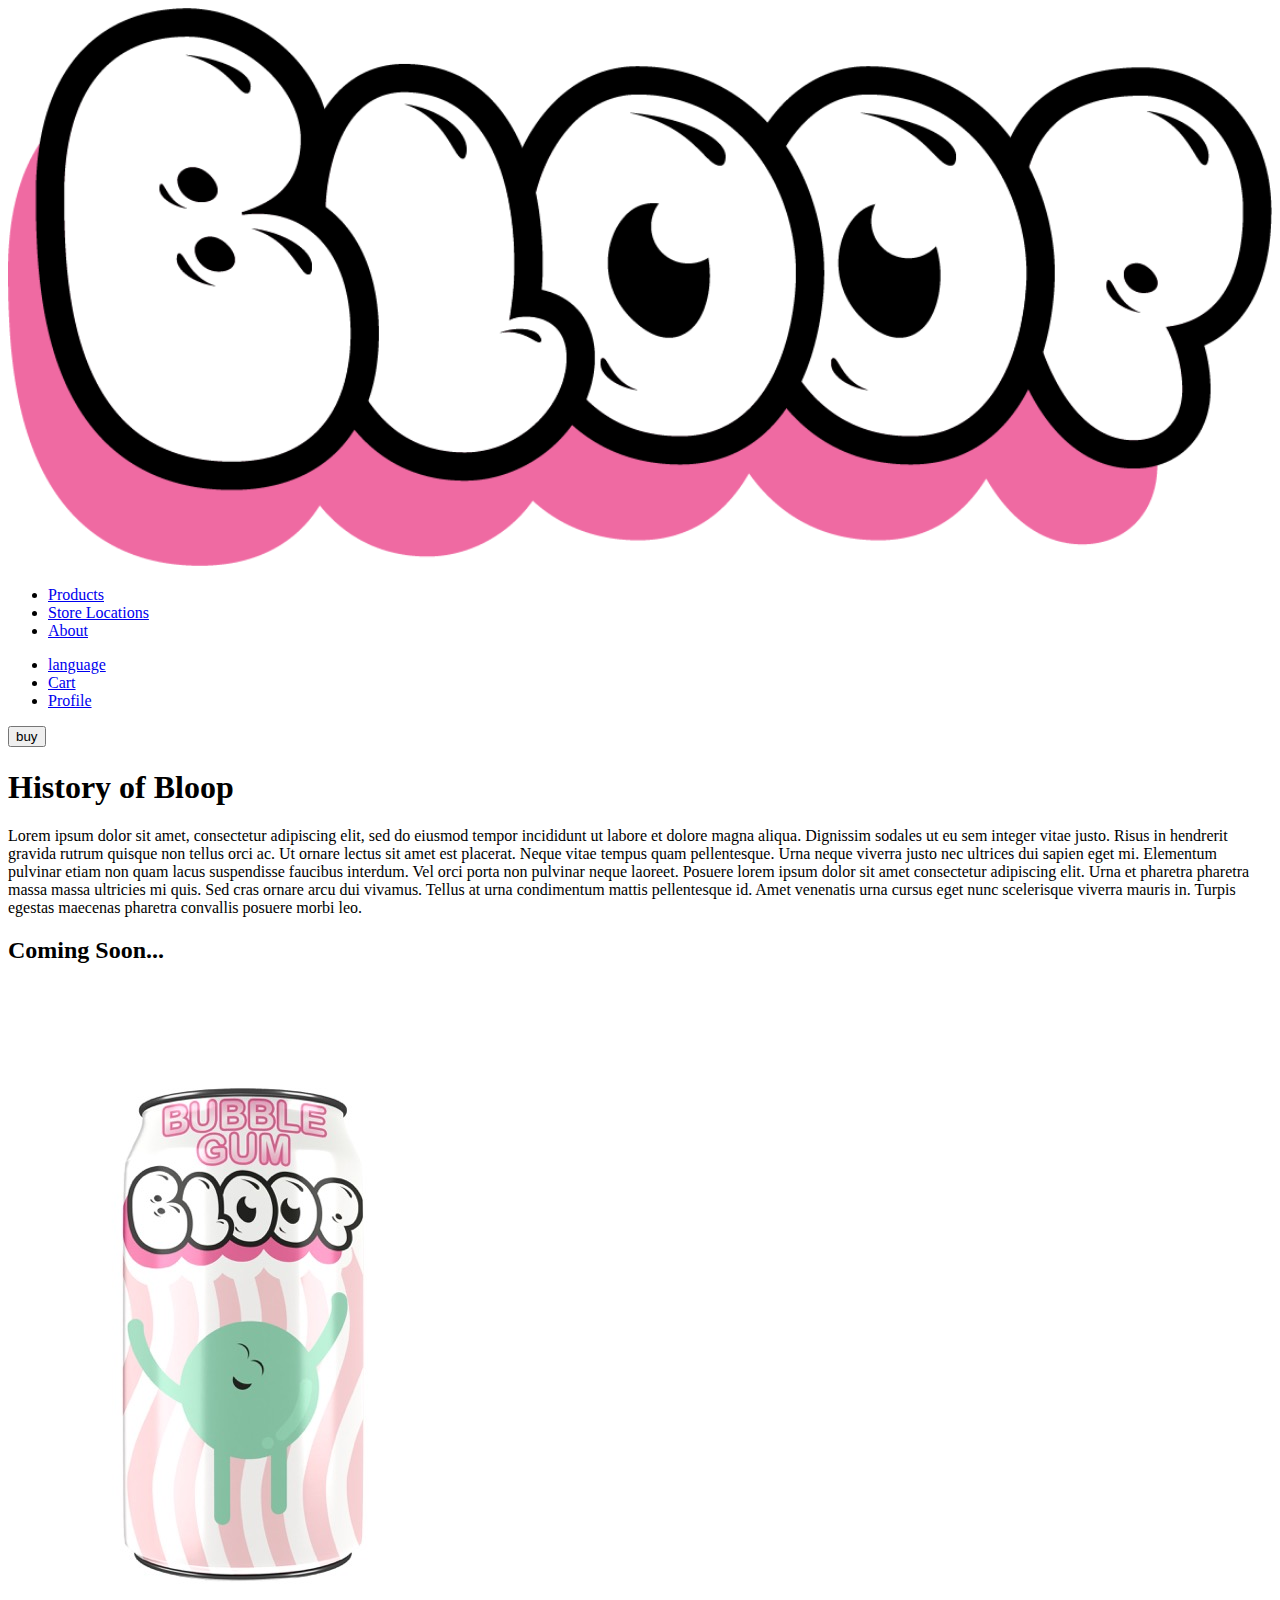
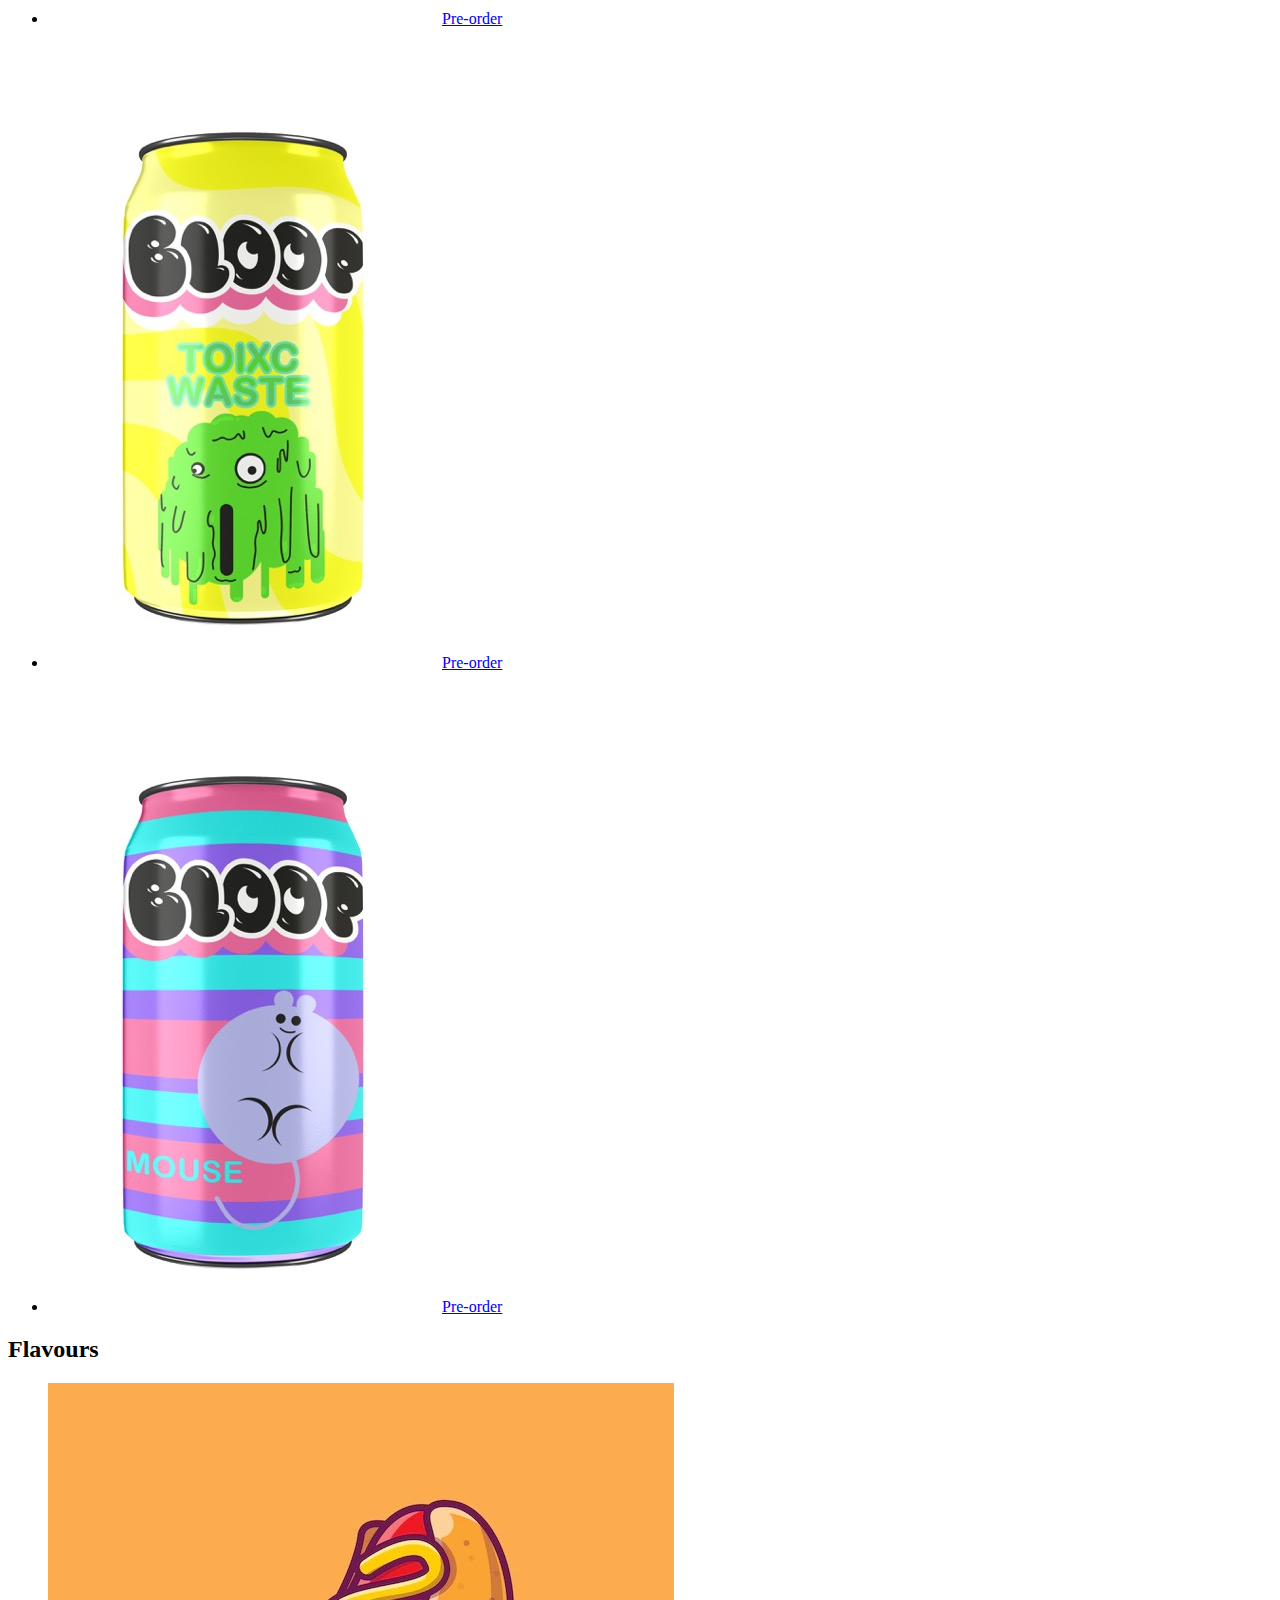
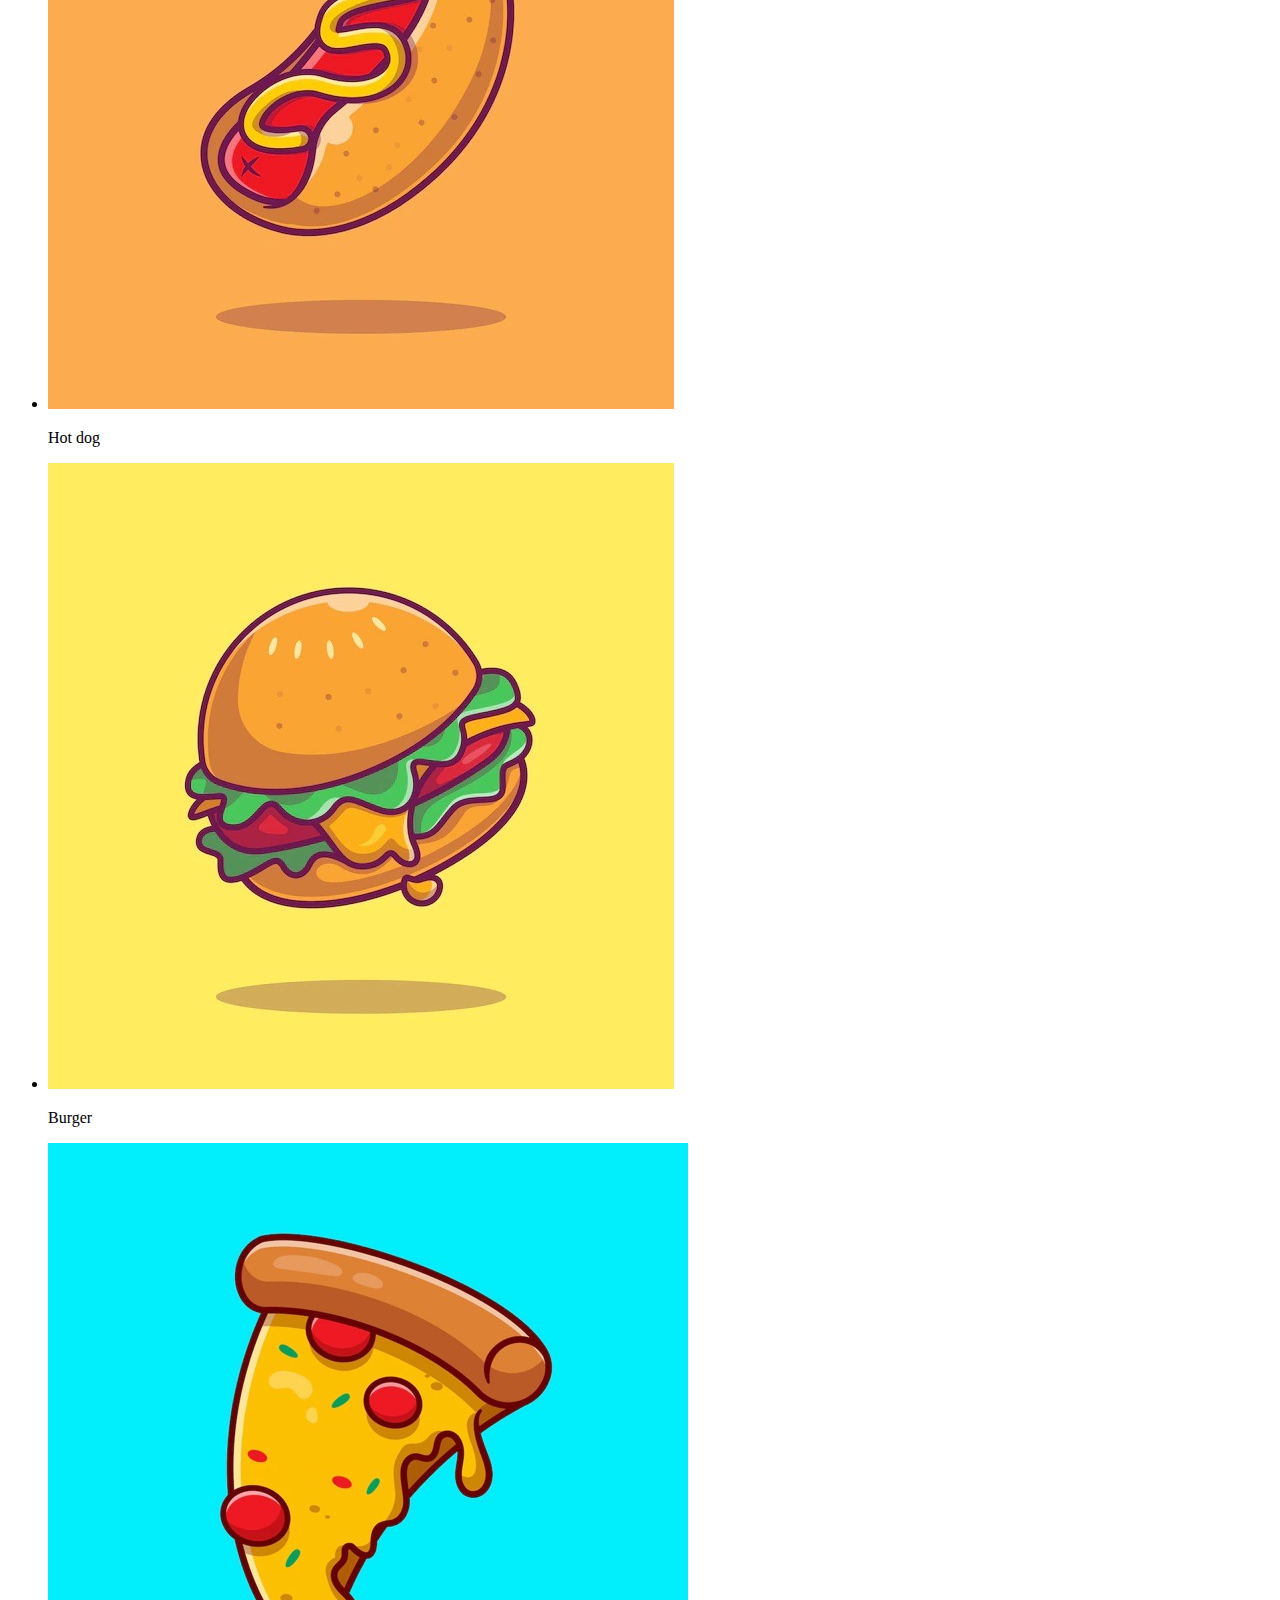
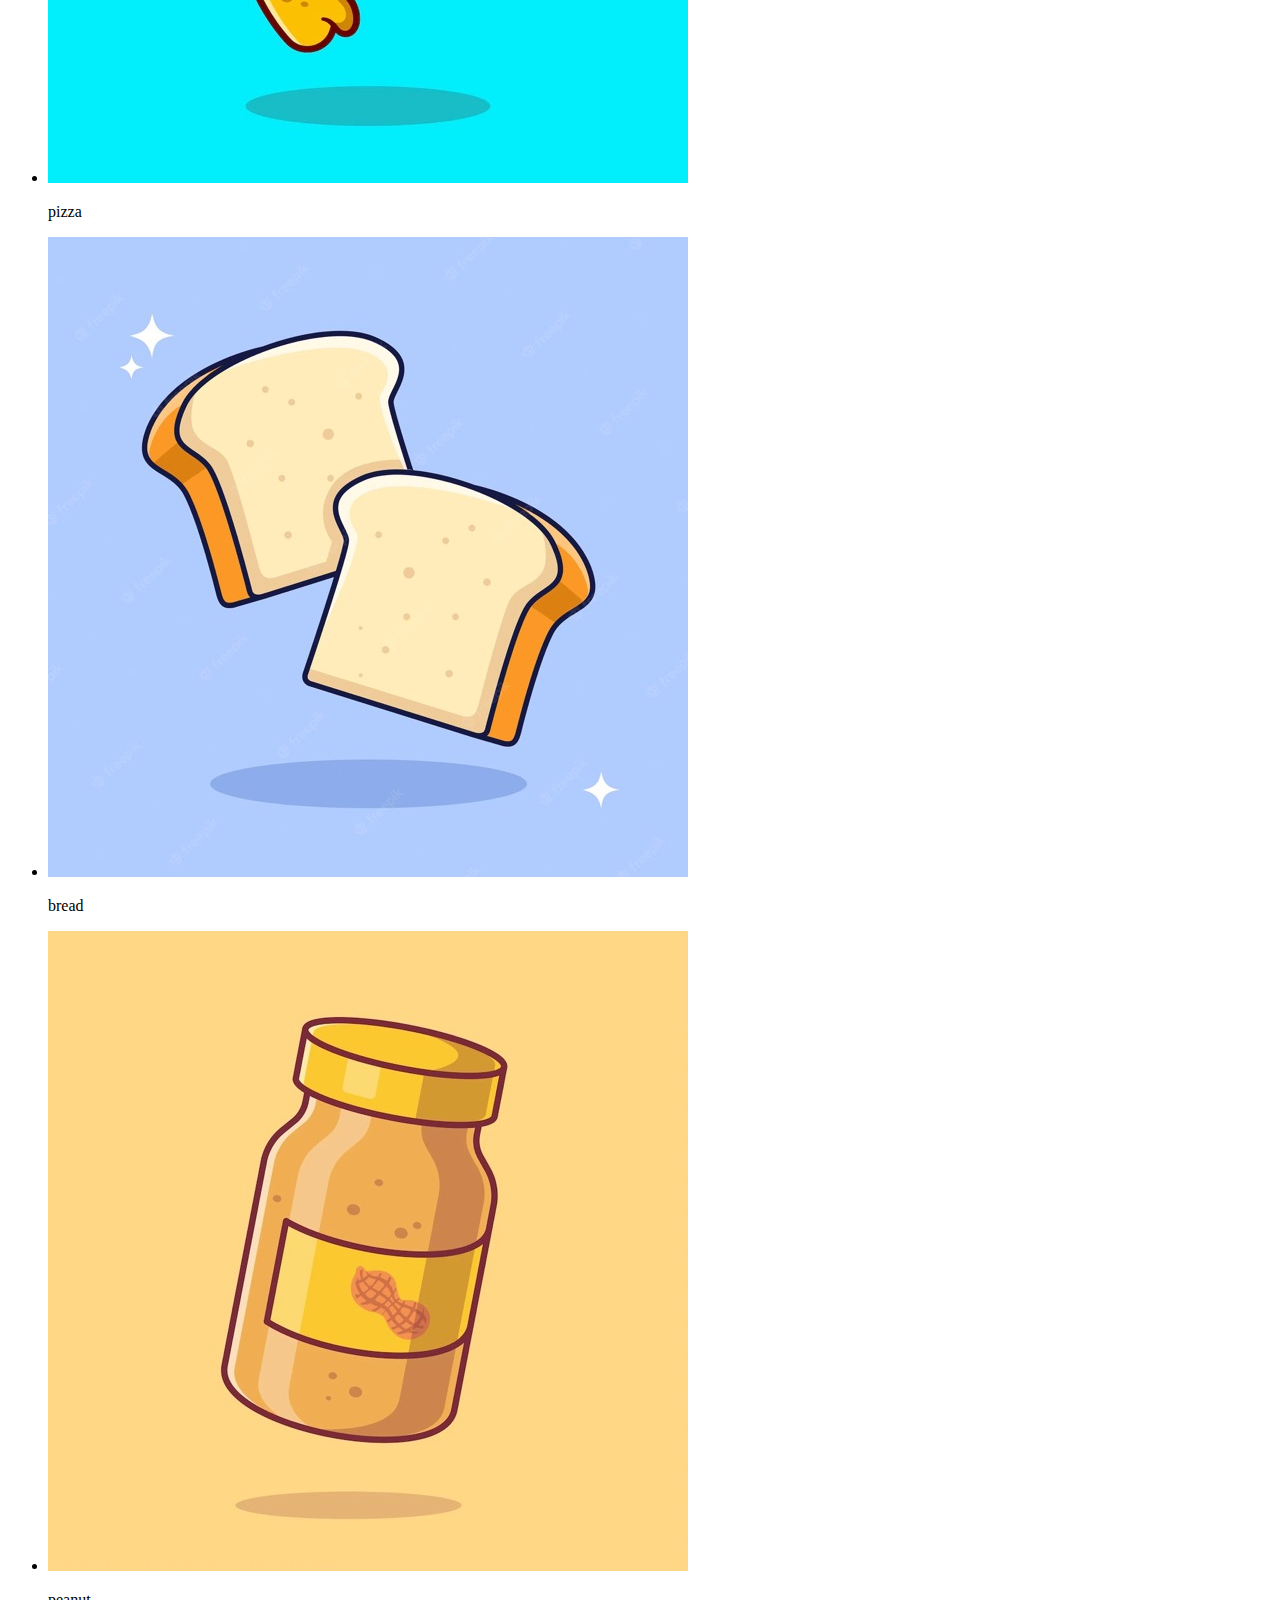
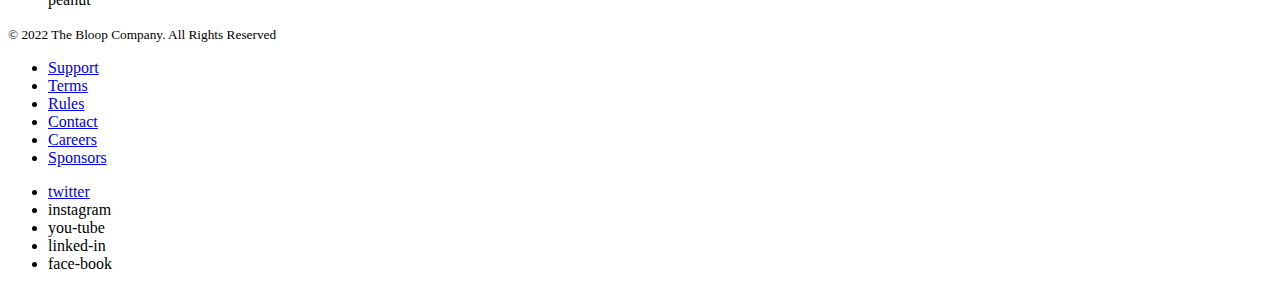
==== index.html @ d4f95fe2 "add the images" ====
<!DOCTYPE html>
<html lang="en" dir="ltr">
  <head>
    <meta charset="utf-8">
    <title>Bloop</title>
    <meta name="viewport" content="width=device-width,initial-scale=1">
    <link href="css/main.css" rel="stylesheet">
    <link href="https://fonts.googleapis.com/css2?family=Roboto:ital,wght@0,500;0,700;1,500&display=swap" rel="stylesheet">
  </head>
  <body>
<header>
  <img src="images/bloop.svg" alt="">
  <nav>
    <ul>
      <li><a href="products">Products</a></li>
      <li><a href="store-locations">Store Locations</a></li>
      <li><a href="#">About</a></li>
    </ul>
  </nav>
  <ul>
    <li><a href="#">language</a></li>
    <li><a href="#">Cart</a></li>
    <li><a href="#">Profile</a></li>
  </ul>
 <div class="hero-image">
  <div class="hero-text">
   <button>buy</button>
  </div>
 </div>
</header>
<main>
<h1>History of Bloop</h1>
<p>Lorem ipsum dolor sit amet, consectetur adipiscing elit, sed do eiusmod tempor incididunt ut labore et dolore magna aliqua. Dignissim sodales ut eu sem integer vitae justo. Risus in hendrerit gravida rutrum quisque non tellus orci ac. Ut ornare lectus sit amet est placerat. Neque vitae tempus quam pellentesque. Urna neque viverra justo nec ultrices dui sapien eget mi. Elementum pulvinar etiam non quam lacus suspendisse faucibus interdum. Vel orci porta non pulvinar neque laoreet. Posuere lorem ipsum dolor sit amet consectetur adipiscing elit. Urna et pharetra pharetra massa massa ultricies mi quis. Sed cras ornare arcu dui vivamus. Tellus at urna condimentum mattis pellentesque id. Amet venenatis urna cursus eget nunc scelerisque viverra mauris in. Turpis egestas maecenas pharetra convallis posuere morbi leo.</p>
<section>
  <h2>Coming Soon...</h2>
  <ul>
    <li><img src="images/2.jpeg" alt="">
    <a href="#">Pre-order</a>
    </li>
    <li><img src="images/3.jpeg" alt="">
    <a href="#">Pre-order</a>
    </li>
    <li><img src="images/4.jpeg" alt="">
    <a href="#">Pre-order</a>
    </li>
  </ul>
</section>
<section>
  <h2>Flavours</h2>
  <ul>
    <li><img src="images/27.jpeg" alt="">
      <p>Hot dog</p>
    </li>
    <li><img src="images/23.jpeg" alt="">
      <p> Burger</p>
    </li>
    <li><img src="images/24.jpeg" alt="">
      <p>pizza</p>
    </li>
    <li><img src="images/25.jpeg" alt="">
      <p>bread</p>
    </li>
    <li><img src="images/26.jpeg" alt="">
      <p>peanut</p>
    </li>
  </ul>
</section>
</main>
<footer>
  <small>© 2022 The Bloop Company. All Rights Reserved</small>
  <ul>
    <li><a href="#">Support</a></li>
    <li><a href="#">Terms</a></li>
    <li><a href="#">Rules</a></li>
    <li><a href="#">Contact</a></li>
    <li><a href="#">Careers</a></li>
    <li><a href="#">Sponsors</a></li>
  </ul>
  <ul>
    <li><a href="#">twitter</a></li>
    <li><a href="#"></a>instagram</li>
    <li><a href="#"></a>you-tube</li>
    <li><a href="#"></a>linked-in</li>
    <li><a href="#"></a>face-book</li>
  </ul>
</footer>
  </body>
</html>
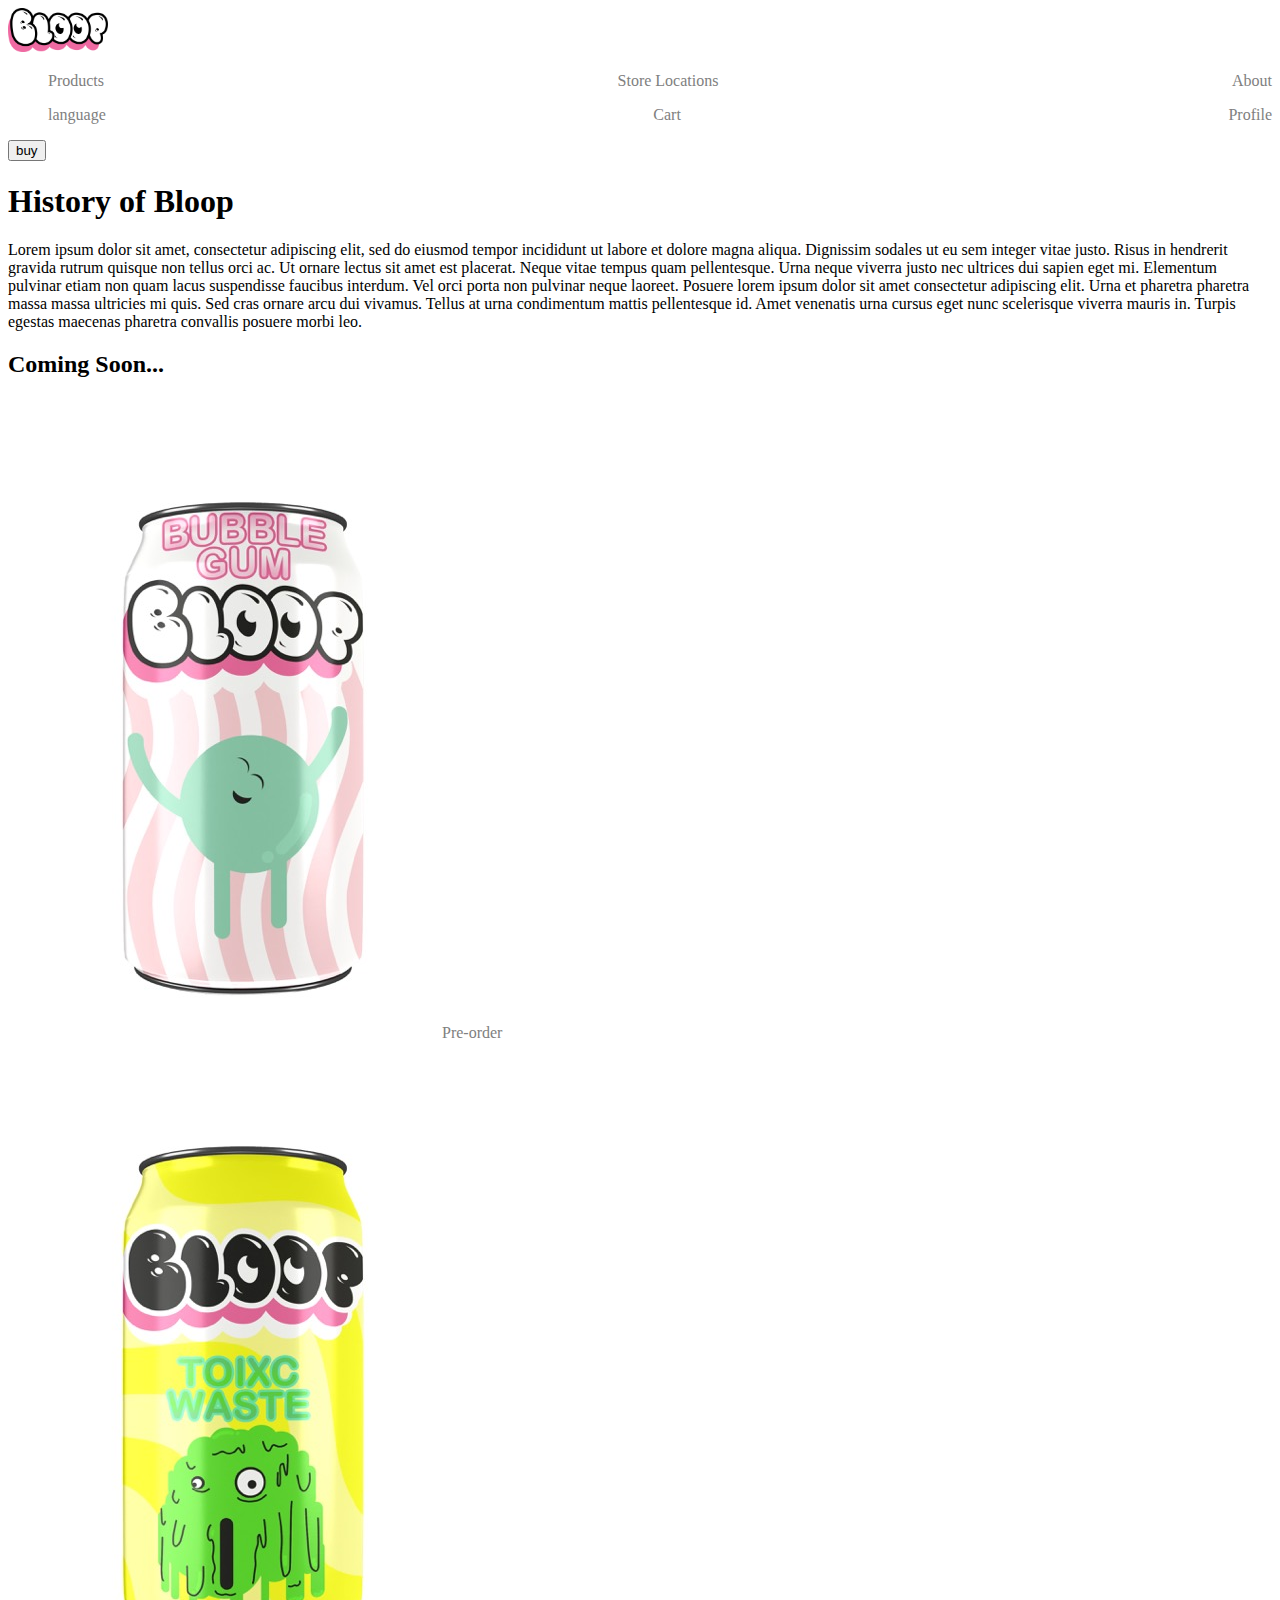
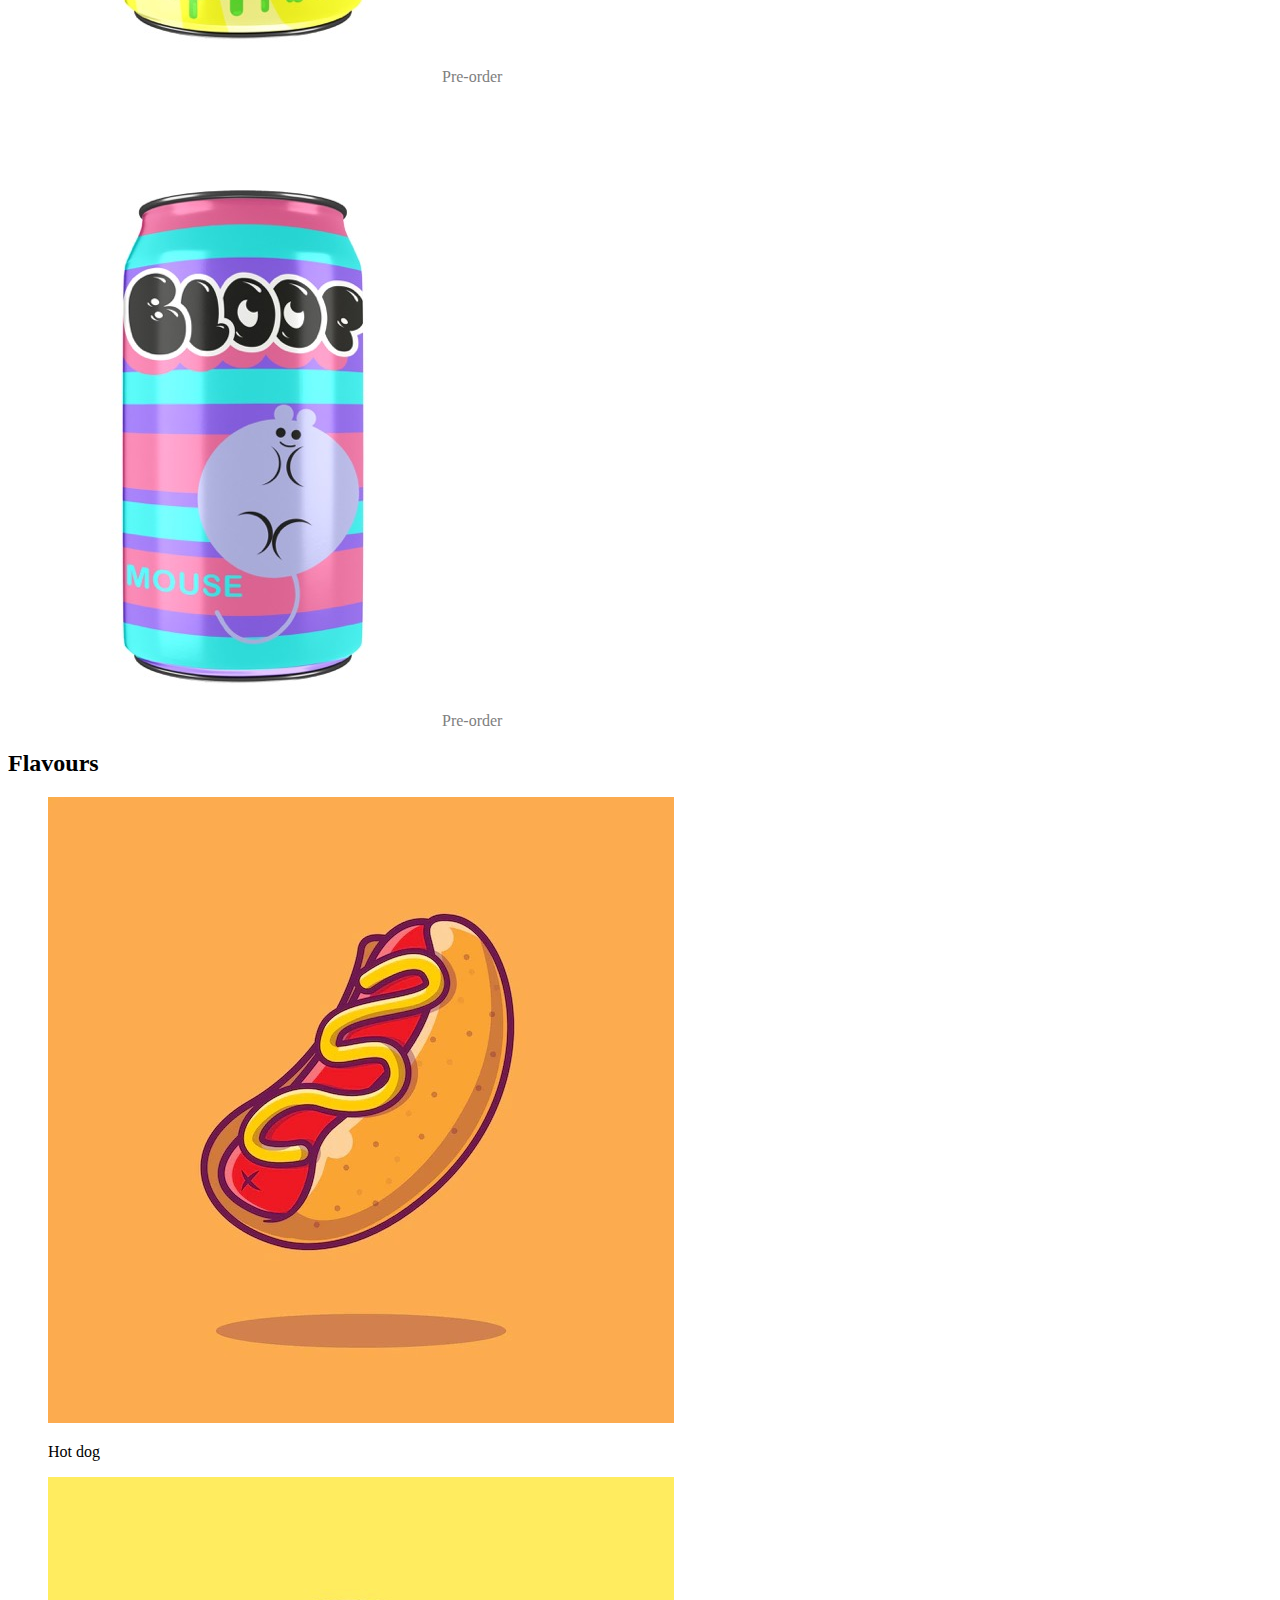
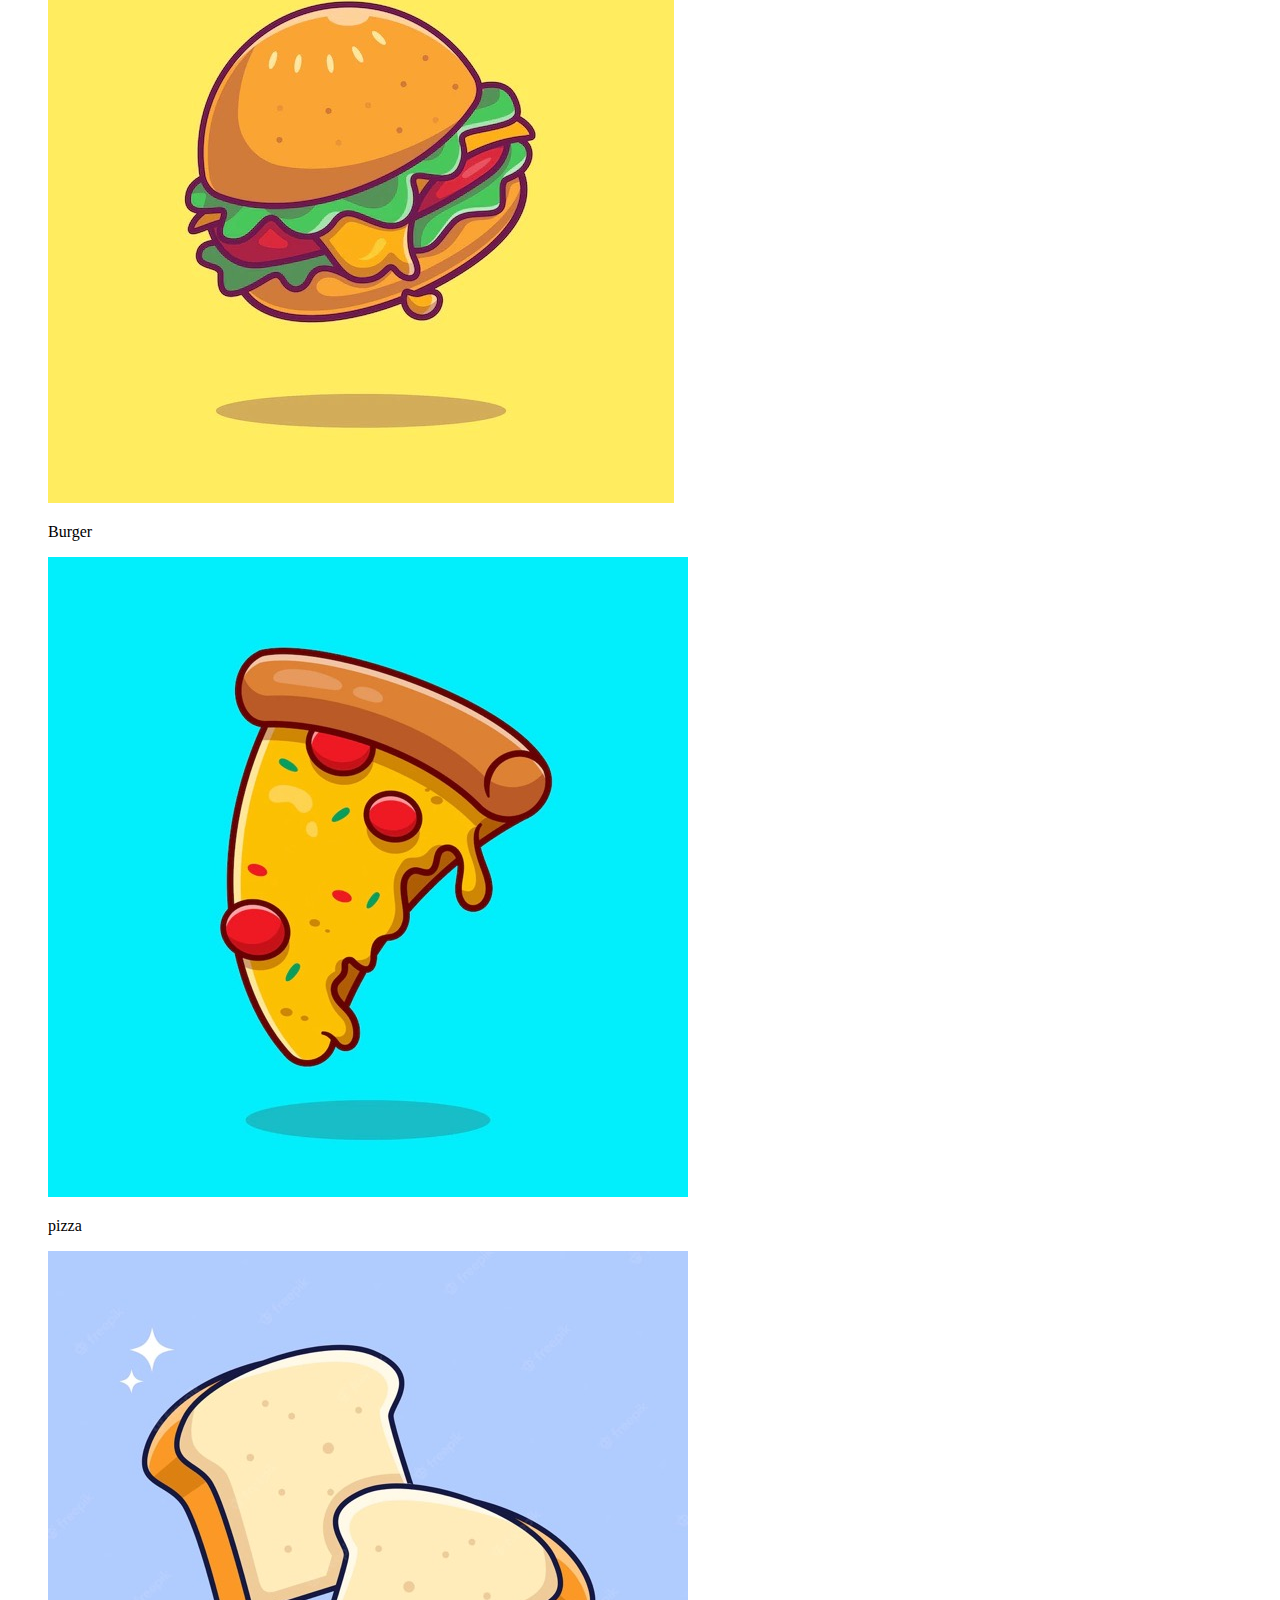
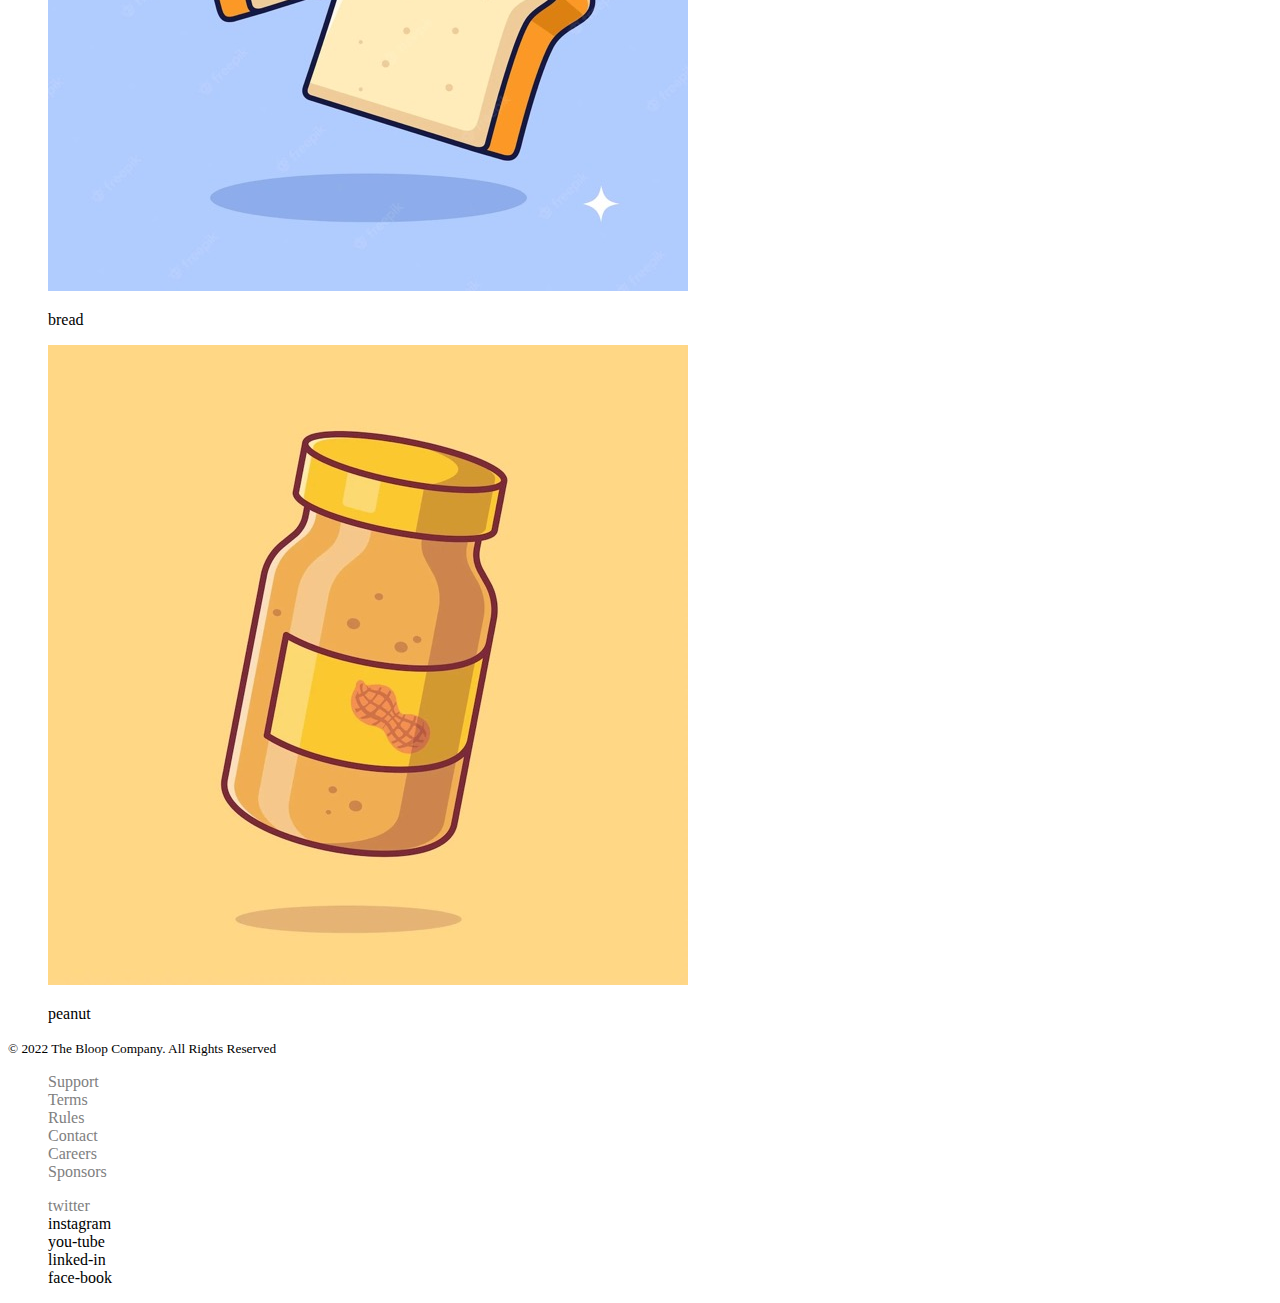
==== commit 2eefde17: "add hamburger menu" ====
--- a/index.html
+++ b/index.html
@@ -6,23 +6,28 @@
     <meta name="viewport" content="width=device-width,initial-scale=1">
     <link href="css/main.css" rel="stylesheet">
     <link href="https://fonts.googleapis.com/css2?family=Roboto:ital,wght@0,500;0,700;1,500&display=swap" rel="stylesheet">
+    <link href="https://fonts.googleapis.com/icon?family=Material+Icons+Outlined" rel="stylesheet">
   </head>
   <body>
 <header>
   <img src="images/bloop.svg" alt="">
+   <input type="checkbox" id="nav-toggle" class="nav-toggle" />
+   <label for="nav-toggle" class="nav-toggle-label">
+     <span class="material-icons-outlined">menu</span>
+   </label>
   <nav>
     <ul>
       <li><a href="products">Products</a></li>
       <li><a href="store-locations">Store Locations</a></li>
       <li><a href="#">About</a></li>
     </ul>
+    <ul>
+      <li><a href="#">language</a></li>
+      <li><a href="#">Cart</a></li>
+      <li><a href="#">Profile</a></li>
+    </ul>
   </nav>
-  <ul>
-    <li><a href="#">language</a></li>
-    <li><a href="#">Cart</a></li>
-    <li><a href="#">Profile</a></li>
-  </ul>
- <div class="hero-image">
+ <div class="hero-banner">
   <div class="hero-text">
    <button>buy</button>
   </div>
--- a/css/main.css
+++ b/css/main.css
@@ -0,0 +1,64 @@
+html {
+  box-sizing: border-box;
+}
+
+*, *::before, *::after {
+  box-sizing: inherit;
+}
+
+nav {
+  display: none;
+}
+
+input.nav-toggle {
+  display: none;
+}
+
+input.nav-toggle:checked ~ nav {
+  display: block;
+}
+
+label.nav-toggle-label {
+  display: block;
+}
+
+a:link {
+ color: gray;
+ text-decoration: none
+}
+a:visited {
+ color: green;
+}
+a:hover {
+ color: purple;
+} a:active {
+ color: teal;
+}
+
+ul {
+  list-style: none;
+}
+
+header img {
+  max-width: 100px;
+}
+
+nav ul {
+display: flex;
+justify-content: space-between;
+}
+
+@media screen and (min-width: 768px) {
+
+  input.nav-toggle {
+    display: none;
+  }
+
+  label.nav-toggle-label {
+    display: none;
+  }
+
+  nav {
+    display: block;
+  }
+}
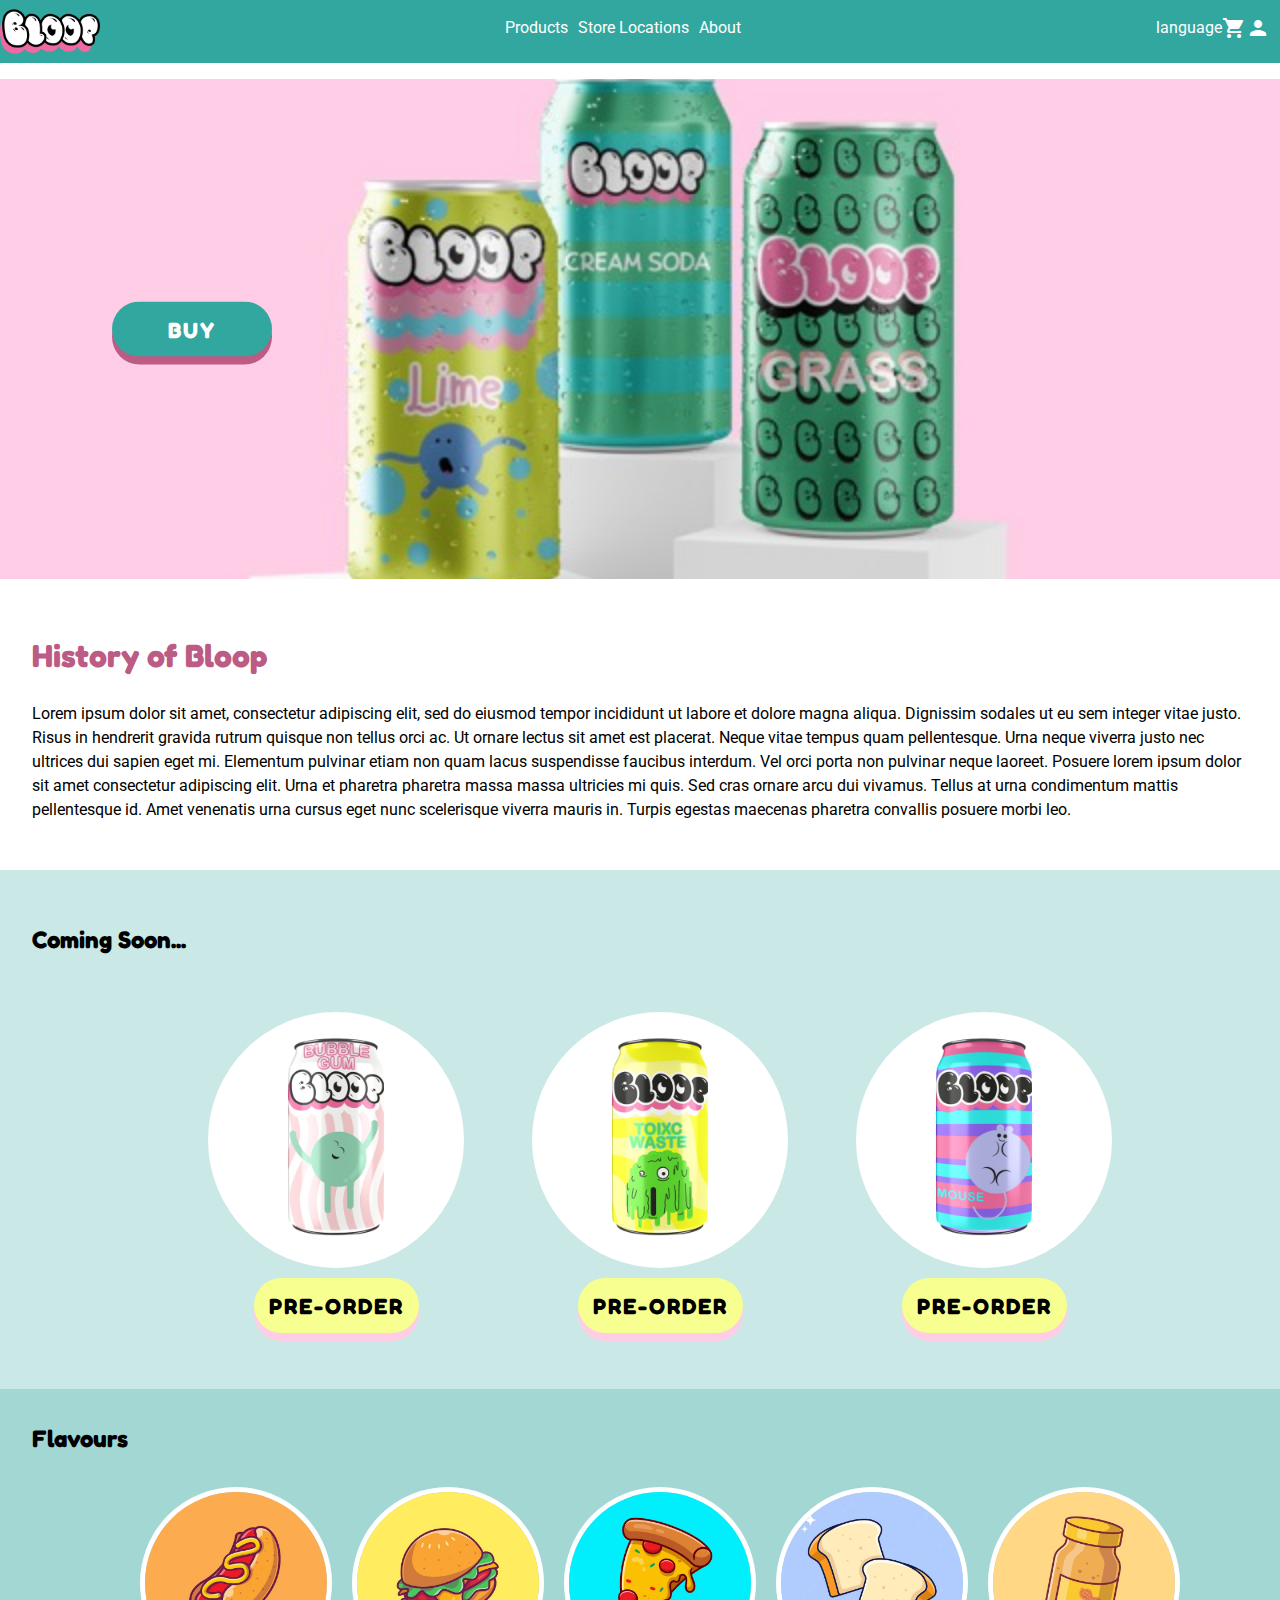
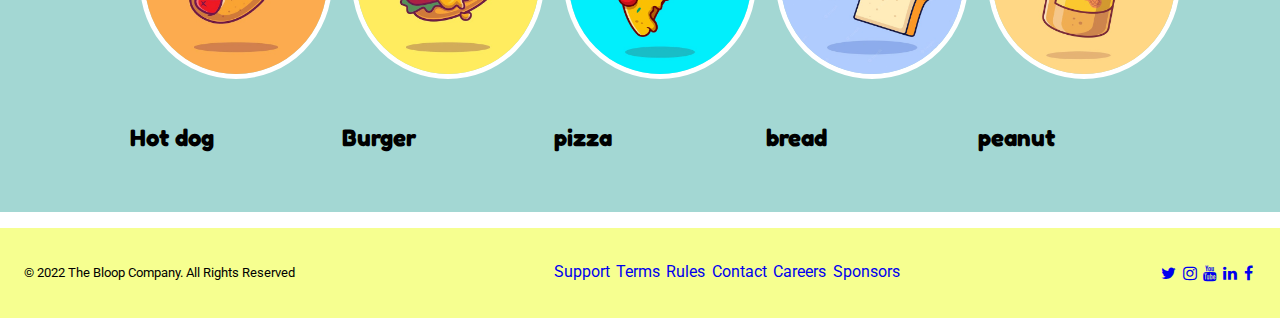
==== commit 98359a03: "style to all pages" ====
--- a/index.html
+++ b/index.html
@@ -5,89 +5,94 @@
     <title>Bloop</title>
     <meta name="viewport" content="width=device-width,initial-scale=1">
     <link href="css/main.css" rel="stylesheet">
-    <link href="https://fonts.googleapis.com/css2?family=Roboto:ital,wght@0,500;0,700;1,500&display=swap" rel="stylesheet">
-    <link href="https://fonts.googleapis.com/icon?family=Material+Icons+Outlined" rel="stylesheet">
+    <link rel="preconnect" href="https://fonts.googleapis.com"><link rel="preconnect" href="https://fonts.gstatic.com" crossorigin><link href="https://fonts.googleapis.com/css2?family=Fredoka:wght@600&family=Roboto:wght@400;500;700;900&display=swap" rel="stylesheet">
+    <link href="https://fonts.googleapis.com/icon?family=Material+Icons" rel="stylesheet">
+    <link rel="stylesheet" href="https://cdnjs.cloudflare.com/ajax/libs/font-awesome/4.7.0/css/font-awesome.min.css">
   </head>
   <body>
-<header>
-  <img src="images/bloop.svg" alt="">
-   <input type="checkbox" id="nav-toggle" class="nav-toggle" />
-   <label for="nav-toggle" class="nav-toggle-label">
-     <span class="material-icons-outlined">menu</span>
-   </label>
-  <nav>
-    <ul>
-      <li><a href="products">Products</a></li>
-      <li><a href="store-locations">Store Locations</a></li>
-      <li><a href="#">About</a></li>
-    </ul>
-    <ul>
-      <li><a href="#">language</a></li>
-      <li><a href="#">Cart</a></li>
-      <li><a href="#">Profile</a></li>
-    </ul>
-  </nav>
- <div class="hero-banner">
-  <div class="hero-text">
-   <button>buy</button>
-  </div>
- </div>
-</header>
-<main>
-<h1>History of Bloop</h1>
-<p>Lorem ipsum dolor sit amet, consectetur adipiscing elit, sed do eiusmod tempor incididunt ut labore et dolore magna aliqua. Dignissim sodales ut eu sem integer vitae justo. Risus in hendrerit gravida rutrum quisque non tellus orci ac. Ut ornare lectus sit amet est placerat. Neque vitae tempus quam pellentesque. Urna neque viverra justo nec ultrices dui sapien eget mi. Elementum pulvinar etiam non quam lacus suspendisse faucibus interdum. Vel orci porta non pulvinar neque laoreet. Posuere lorem ipsum dolor sit amet consectetur adipiscing elit. Urna et pharetra pharetra massa massa ultricies mi quis. Sed cras ornare arcu dui vivamus. Tellus at urna condimentum mattis pellentesque id. Amet venenatis urna cursus eget nunc scelerisque viverra mauris in. Turpis egestas maecenas pharetra convallis posuere morbi leo.</p>
-<section>
-  <h2>Coming Soon...</h2>
-  <ul>
-    <li><img src="images/2.jpeg" alt="">
-    <a href="#">Pre-order</a>
-    </li>
-    <li><img src="images/3.jpeg" alt="">
-    <a href="#">Pre-order</a>
-    </li>
-    <li><img src="images/4.jpeg" alt="">
-    <a href="#">Pre-order</a>
-    </li>
-  </ul>
-</section>
-<section>
-  <h2>Flavours</h2>
-  <ul>
-    <li><img src="images/27.jpeg" alt="">
-      <p>Hot dog</p>
-    </li>
-    <li><img src="images/23.jpeg" alt="">
-      <p> Burger</p>
-    </li>
-    <li><img src="images/24.jpeg" alt="">
-      <p>pizza</p>
-    </li>
-    <li><img src="images/25.jpeg" alt="">
-      <p>bread</p>
-    </li>
-    <li><img src="images/26.jpeg" alt="">
-      <p>peanut</p>
-    </li>
-  </ul>
-</section>
-</main>
-<footer>
-  <small>© 2022 The Bloop Company. All Rights Reserved</small>
-  <ul>
-    <li><a href="#">Support</a></li>
-    <li><a href="#">Terms</a></li>
-    <li><a href="#">Rules</a></li>
-    <li><a href="#">Contact</a></li>
-    <li><a href="#">Careers</a></li>
-    <li><a href="#">Sponsors</a></li>
-  </ul>
-  <ul>
-    <li><a href="#">twitter</a></li>
-    <li><a href="#"></a>instagram</li>
-    <li><a href="#"></a>you-tube</li>
-    <li><a href="#"></a>linked-in</li>
-    <li><a href="#"></a>face-book</li>
-  </ul>
-</footer>
+    <header>
+      <img src="images/bloop.svg" alt="">
+      <input type="checkbox" id="nav-toggle" class="nav-toggle" />
+      <label for="nav-toggle" class="nav-toggle-label">
+        <span class="material-icons">menu</span>
+      </label>
+      <nav>
+        <ul>
+          <li><a href="products.html">Products</a></li>
+          <li><a href="store-locations.html">Store Locations</a></li>
+          <li><a href="#">About</a></li>
+        </ul>
+      </nav>
+      <ul class="cart">
+        <li><a href="#">language</a></li>
+        <li class="ss"><a href="#"><span class="material-icons">shopping_cart</span></a></li>
+        <li class="pp"><a href="#"><span class="material-icons">person</span></a></li>
+      </ul>
+    </header>
+    <main>
+      <div class="hero-image">
+       <div class="hero-text">
+        <button>buy</button>
+       </div>
+      </div>
+      <article class="">
+        <h1>History of Bloop</h1>
+        <p>Lorem ipsum dolor sit amet, consectetur adipiscing elit, sed do eiusmod tempor incididunt ut labore et dolore magna aliqua. Dignissim sodales ut eu sem integer vitae justo. Risus in hendrerit gravida rutrum quisque non tellus orci ac. Ut ornare lectus sit amet est placerat. Neque vitae tempus quam pellentesque. Urna neque viverra justo nec ultrices dui sapien eget mi. Elementum pulvinar etiam non quam lacus suspendisse faucibus interdum. Vel orci porta non pulvinar neque laoreet. Posuere lorem ipsum dolor sit amet consectetur adipiscing elit. Urna et pharetra pharetra massa massa ultricies mi quis. Sed cras ornare arcu dui vivamus. Tellus at urna condimentum mattis pellentesque id. Amet venenatis urna cursus eget nunc scelerisque viverra mauris in. Turpis egestas maecenas pharetra convallis posuere morbi leo.</p>
+      </article>
+      <article class="coming">
+        <h2>Coming Soon...</h2>
+        <ul class="coms">
+          <li class="com"><img src="images/2.jpeg" alt="">
+          <button class="pre">Pre-order</button>
+          </li>
+          <li class="com"><img src="images/3.jpeg" alt="">
+          <button class="pre">Pre-order</button>
+          </li>
+          <li class="com"><img src="images/4.jpeg" alt="">
+          <button class="pre">Pre-order</button>
+          </li>
+        </ul>
+      </article>
+      <div class="flav">
+        <article>
+          <h2>Flavours</h2>
+          <ul class="ffs">
+            <li class="ff"><img src="images/27.jpeg" alt="">
+              <p>Hot dog</p>
+            </li>
+            <li class="ff"><img src="images/23.jpeg" alt="">
+              <p> Burger</p>
+            </li>
+            <li class="ff"><img src="images/24.jpeg" alt="">
+              <p>pizza</p>
+            </li>
+            <li class="ff"><img src="images/25.jpeg" alt="">
+              <p>bread</p>
+            </li>
+            <li class="ff"><img src="images/26.jpeg" alt="">
+              <p>peanut</p>
+            </li>
+          </ul>
+        </article>
+      </div>
+    </main>
+    <footer>
+      <small>© 2022 The Bloop Company. All Rights Reserved</small>
+      <ul class="sup">
+        <li><a href="#">Support</a></li>
+        <li><a href="#">Terms</a></li>
+        <li><a href="#">Rules</a></li>
+        <li><a href="#">Contact</a></li>
+        <li><a href="#">Careers</a></li>
+        <li><a href="#">Sponsors</a></li>
+      </ul>
+      <ul class="social">
+        <a href="#" class="fa fa-twitter"></a>
+        <a href="#" class="fa fa-instagram"></a>
+        <a href="#" class="fa fa-youtube"></a>
+        <a href="#" class="fa fa-linkedin"></a>
+        <a href="#" class="fa fa-facebook"></a>
+      </ul>
+    </footer>
   </body>
 </html>
--- a/css/main.css
+++ b/css/main.css
@@ -1,15 +1,73 @@
 html {
   box-sizing: border-box;
+  font-family: "Roboto";
+  line-height: 1.5;
 }
 
 *, *::before, *::after {
   box-sizing: inherit;
 }
 
+.hero-image {
+  background-image: url(../images/6.jpeg);
+  height: 500px;
+  background-position: center;
+  background-repeat: no-repeat;
+  background-size: cover;
+  position: relative;
+}
+
+.hero-text {
+  text-align: center;
+  position: absolute;
+  top: 50%;
+  left: 15%;
+  transform: translate(-50%, -50%);
+  color: white;
+}
+
+body {
+  margin: 0;
+  display: grid;
+  grid-template-columns: auto;
+  grid-gap: 1em;
+  height: 100%;
+}
+
+main>article {
+  padding: 2em;
+}
+
+.flav>article {
+  padding: 2em;
+}
+
+.facts {
+  padding: 2em;
+}
+
+h1, h2 {
+font-family: "Fredoka";
+}
+
+.flav h2{
+  margin-top: 0;
+}
+h1 {
+color: #BC5B84;
+}
+
 nav {
   display: none;
 }
 
+header {
+  display: flex;
+  justify-content: space-between;
+  color: #fff;
+  background-color: #32A79F;
+}
+
 input.nav-toggle {
   display: none;
 }
@@ -22,17 +80,37 @@
   display: block;
 }
 
+header a:link {
+ color: #fff;
+ text-decoration: none
+}
+
 a:link {
- color: gray;
  text-decoration: none
 }
-a:visited {
- color: green;
-}
-a:hover {
+
+header a:visited {
+ color: #fff;
+}
+
+.ss a:visited {
+  color: #FFCDE6;
+}
+
+.ss a {
+  color: #FFCDE6;
+}
+
+.pp a:visited {
+  color: #51E3FC;
+}
+
+.pp a {
+  color: #51E3FC;
+}
+
+header a:hover {
  color: purple;
-} a:active {
- color: teal;
 }
 
 ul {
@@ -45,7 +123,390 @@
 
 nav ul {
 display: flex;
-justify-content: space-between;
+}
+
+nav ul li {
+  padding-right: 10px;
+}
+
+.cart {
+display: flex;
+padding-right: 10px;
+}
+
+button {
+font-family: "Fredoka";
+font-weight: bold;
+display: inline-block;
+outline: none;
+cursor: pointer;
+font-size: 22px;
+line-height: 1;
+border-radius: 500px;
+transition-property: background-color,border-color,color,box-shadow,filter;
+transition-duration: .3s;
+border: 1px solid transparent;
+letter-spacing: 2px;
+min-width: 160px;
+text-transform: uppercase;
+white-space: normal;
+font-weight: 700;
+text-align: center;
+padding: 16px 14px 18px;
+color: #fff;
+background-color: #32A79F;
+height: 55px;
+box-shadow: 0px 8px 0px #BC5B84;
+}
+
+button:hover {
+background-color: #227D77;
+}
+
+.gr {
+font-family: "Fredoka";
+font-weight: bold;
+display: inline-block;
+outline: none;
+cursor: pointer;
+font-size: 22px;
+line-height: 1;
+border-radius: 500px;
+transition-property: background-color,border-color,color,box-shadow,filter;
+transition-duration: .3s;
+border: 1px solid transparent;
+letter-spacing: 2px;
+min-width: 160px;
+text-transform: uppercase;
+white-space: normal;
+font-weight: 700;
+text-align: center;
+padding: 16px 14px 18px;
+color: #000;
+background-color: #80DFB1;
+height: 55px;
+box-shadow: 0px 8px 0px #FDA4D1;
+}
+
+.gr:hover {
+background-color: #1F995E;
+color: #fff;
+box-shadow: 0px 8px 0px #DC73A7;
+}
+
+.bu {
+font-family: "Fredoka";
+font-weight: bold;
+display: inline-block;
+outline: none;
+cursor: pointer;
+font-size: 22px;
+line-height: 1;
+border-radius: 500px;
+transition-property: background-color,border-color,color,box-shadow,filter;
+transition-duration: .3s;
+border: 1px solid transparent;
+letter-spacing: 2px;
+min-width: 160px;
+text-transform: uppercase;
+white-space: normal;
+font-weight: 700;
+text-align: center;
+padding: 16px 14px 18px;
+color: #000;
+background-color: #F989B5;
+height: 55px;
+box-shadow: 0px 8px 0px #FDA4D1;
+}
+
+.bu:hover {
+background-color: #E96599;
+color: #fff;
+box-shadow: 0px 8px 0px #DC73A7;
+}
+
+.to {
+font-family: "Fredoka";
+font-weight: bold;
+display: inline-block;
+outline: none;
+cursor: pointer;
+font-size: 22px;
+line-height: 1;
+border-radius: 500px;
+transition-property: background-color,border-color,color,box-shadow,filter;
+transition-duration: .3s;
+border: 1px solid transparent;
+letter-spacing: 2px;
+min-width: 160px;
+text-transform: uppercase;
+white-space: normal;
+font-weight: 700;
+text-align: center;
+padding: 16px 14px 18px;
+color: #000;
+background-color: #FFFFB9;
+height: 55px;
+box-shadow: 0px 8px 0px #FDA4D1;
+}
+
+.to:hover {
+background-color: #F8DE58;
+color: #fff;
+box-shadow: 0px 8px 0px #DC73A7;
+}
+
+.mo {
+font-family: "Fredoka";
+font-weight: bold;
+display: inline-block;
+outline: none;
+cursor: pointer;
+font-size: 22px;
+line-height: 1;
+border-radius: 500px;
+transition-property: background-color,border-color,color,box-shadow,filter;
+transition-duration: .3s;
+border: 1px solid transparent;
+letter-spacing: 2px;
+min-width: 160px;
+text-transform: uppercase;
+white-space: normal;
+font-weight: 700;
+text-align: center;
+padding: 16px 14px 18px;
+color: #000;
+background-color: #AAACD9;
+height: 55px;
+box-shadow: 0px 8px 0px #FDA4D1;
+}
+
+.mo:hover {
+background-color: #7174A8;
+color: #fff;
+box-shadow: 0px 8px 0px #DC73A7;
+}
+
+.soda {
+  background-color: #FFE7F4;
+}
+
+.kind {
+  display: flex;
+  flex-wrap: wrap;
+  align-items: flex-start;
+  flex-direction: row;
+  max-height: 100vh;
+}
+
+.kind img {
+  margin: 10px;
+  box-shadow: 3px 3px 8px 0px rgba(0,0,0,0.3);
+  max-width: 23vw;
+  max-height: 23vw;
+  border-radius: 100%;
+}
+
+.facts {
+background-color: #CAE8E6;
+}
+
+.coming {
+background-color: #CAE8E6;
+}
+
+.coms {
+  display: flex;
+  flex-wrap: wrap;
+  align-items: flex-start;
+  flex-direction: row;
+  justify-content: center;
+  max-height: 100vh;
+  margin-bottom: 0;
+}
+
+.com img {
+  margin: 10px;
+  max-width: 20vw;
+  max-height: 20vw;
+  border-radius: 100%;
+}
+
+.flav {
+background-color: #A3D7D3;
+}
+
+.ffs {
+  display: flex;
+  flex-wrap: wrap;
+  align-items: flex-start;
+  flex-direction: row;
+  justify-content: center;
+  max-height: 100vh;
+  margin-bottom: 0;
+}
+
+.ff img {
+  margin: 10px;
+  max-width: 15vw;
+  max-height: 15vw;
+  border-radius: 100%;
+  border-color: #fff;
+  border-width: thick;
+  border-style: solid;
+}
+
+.take {
+background-color: #A3D7D3;
+}
+
+.looks {
+  display: flex;
+  flex-wrap: wrap;
+  align-items: flex-start;
+  flex-direction: row;
+  justify-content: center;
+  max-height: 100vh;
+  margin-bottom: 0;
+}
+
+.look img {
+  margin: 10px;
+  max-width: 15vw;
+  max-height: 15vw;
+  border-radius: 50%;
+  border-color: #fff;
+  border-width: thick;
+  border-style: solid;
+}
+
+.cards {
+  display: flex;
+  flex-wrap: wrap;
+  align-items: stretch;
+}
+
+.card {
+  flex: 0 0 200px;
+  margin: 10px;
+  border: 1px solid #ccc;
+  box-shadow: 2px 2px 6px 0px  rgba(0,0,0,0.3);
+  background-color: #fff;
+}
+
+.card img {
+    max-width: 100%;
+  }
+
+.card p {
+  padding: 0 20px 20px;
+}
+
+.locations {
+  background-color: #CAE8E6;
+}
+
+.locs {
+  display: flex;
+  flex-wrap: wrap;
+  align-items: stretch;
+}
+
+.loc {
+  flex: 0 0 20%;
+  margin: 10px;
+  border: 1px solid #ccc;
+  box-shadow: 2px 2px 6px 0px  rgba(0,0,0,0.3);
+  background-color: #fff;
+}
+
+.loc img {
+    max-width: 100%;
+    height: 80%;
+  }
+
+.loc a {
+  font-family: "Fredoka";
+  color: #000;
+  font-size: 1.5em;
+  display: flex;
+  justify-content: center;
+}
+
+footer {
+  background: #F6FF90;
+  display: flex;
+  align-items: center;
+  justify-content: space-between;
+  height: 10vh;
+  padding: 0 1.5em;
+}
+footer ul {
+  display: flex;
+  align-items: center;
+  justify-content: space-between;
+}
+
+footer ul a {
+  padding: .2em;
+}
+
+.ff p {
+  font-family: "Fredoka";
+  font-weight: bold;
+  font-size: 1.5em;
+}
+
+.com button {
+  font-family: "Fredoka";
+  font-weight: bold;
+  display: inline-block;
+  outline: none;
+  cursor: pointer;
+  font-size: 22px;
+  line-height: 1;
+  border-radius: 500px;
+  transition-property: background-color,border-color,color,box-shadow,filter;
+  transition-duration: .3s;
+  border: 1px solid transparent;
+  letter-spacing: 2px;
+  min-width: 160px;
+  text-transform: uppercase;
+  white-space: normal;
+  font-weight: 700;
+  text-align: center;
+  padding: 16px 14px 18px;
+  color: #000;
+  background-color: #F6FF90;
+  height: 55px;
+  box-shadow: 0px 8px 0px #FFCDE6;
+}
+
+.com button:hover {
+background-color: #F8DE58;
+box-shadow: 0px 8px 0px #BC5B84;
+}
+
+.com {
+  display: flex;
+  align-items: center;
+  flex-direction: column;
+  padding: 1.5em;
+}
+.sup a:visited {
+  color: #000;
+}
+
+.sup {
+  color: #000;
+}
+
+.social a:visited {
+  color: #32A79F;
+}
+
+.social {
+  color: #32A79F;
 }
 
 @media screen and (min-width: 768px) {
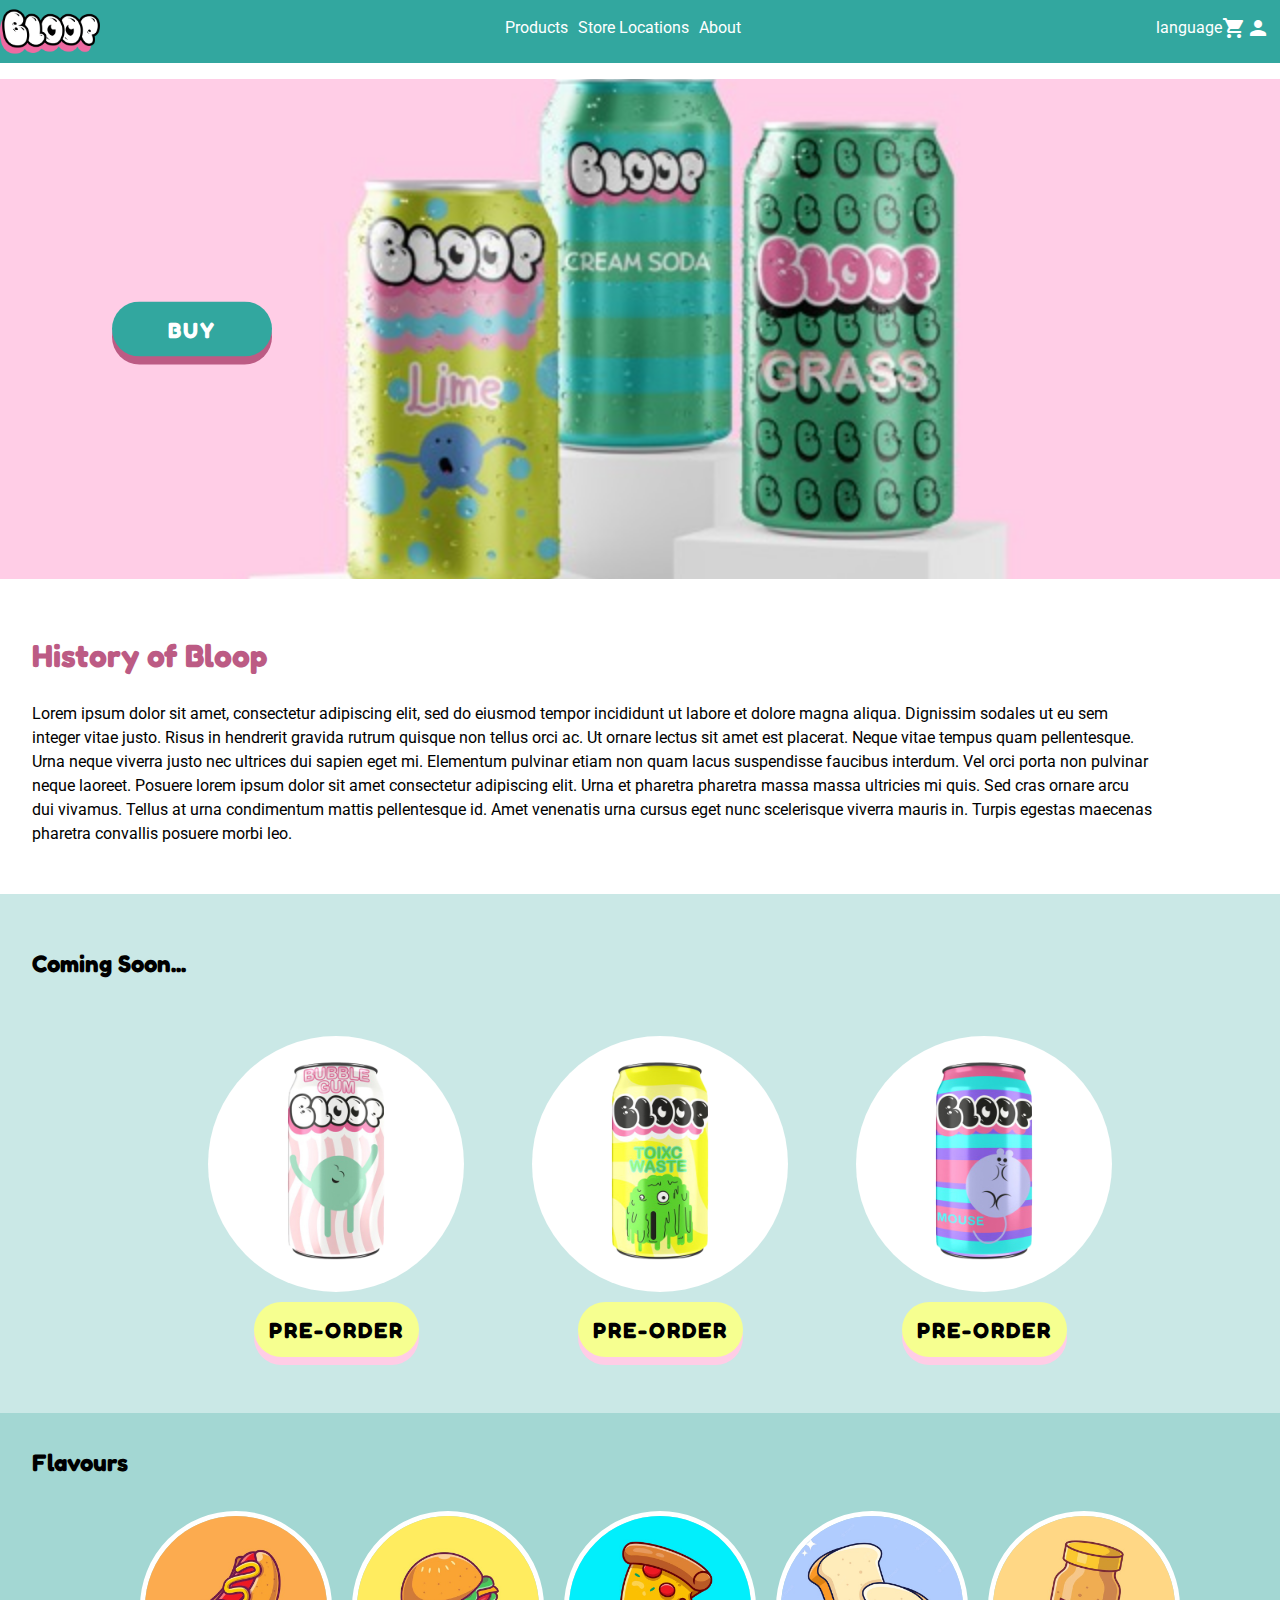
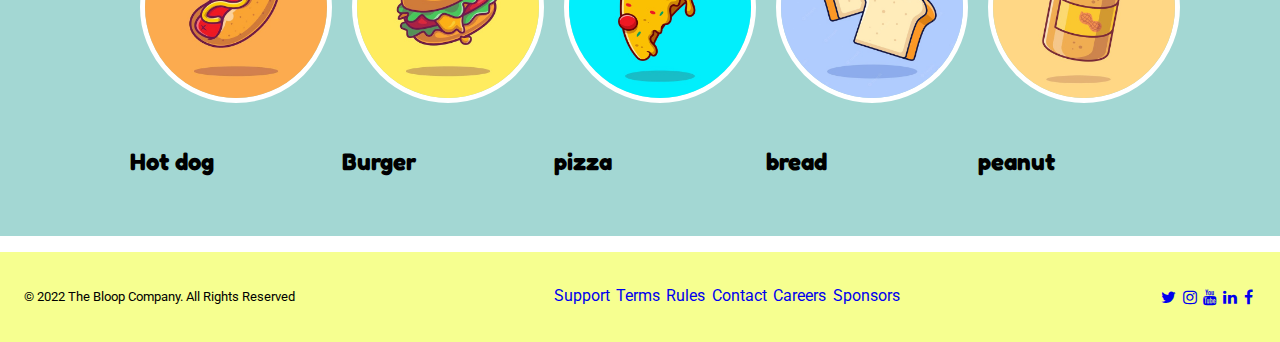
==== commit 4dca3e44: "max width to text" ====
--- a/index.html
+++ b/index.html
@@ -37,7 +37,7 @@
       </div>
       <article class="">
         <h1>History of Bloop</h1>
-        <p>Lorem ipsum dolor sit amet, consectetur adipiscing elit, sed do eiusmod tempor incididunt ut labore et dolore magna aliqua. Dignissim sodales ut eu sem integer vitae justo. Risus in hendrerit gravida rutrum quisque non tellus orci ac. Ut ornare lectus sit amet est placerat. Neque vitae tempus quam pellentesque. Urna neque viverra justo nec ultrices dui sapien eget mi. Elementum pulvinar etiam non quam lacus suspendisse faucibus interdum. Vel orci porta non pulvinar neque laoreet. Posuere lorem ipsum dolor sit amet consectetur adipiscing elit. Urna et pharetra pharetra massa massa ultricies mi quis. Sed cras ornare arcu dui vivamus. Tellus at urna condimentum mattis pellentesque id. Amet venenatis urna cursus eget nunc scelerisque viverra mauris in. Turpis egestas maecenas pharetra convallis posuere morbi leo.</p>
+        <p class="text">Lorem ipsum dolor sit amet, consectetur adipiscing elit, sed do eiusmod tempor incididunt ut labore et dolore magna aliqua. Dignissim sodales ut eu sem integer vitae justo. Risus in hendrerit gravida rutrum quisque non tellus orci ac. Ut ornare lectus sit amet est placerat. Neque vitae tempus quam pellentesque. Urna neque viverra justo nec ultrices dui sapien eget mi. Elementum pulvinar etiam non quam lacus suspendisse faucibus interdum. Vel orci porta non pulvinar neque laoreet. Posuere lorem ipsum dolor sit amet consectetur adipiscing elit. Urna et pharetra pharetra massa massa ultricies mi quis. Sed cras ornare arcu dui vivamus. Tellus at urna condimentum mattis pellentesque id. Amet venenatis urna cursus eget nunc scelerisque viverra mauris in. Turpis egestas maecenas pharetra convallis posuere morbi leo.</p>
       </article>
       <article class="coming">
         <h2>Coming Soon...</h2>
--- a/css/main.css
+++ b/css/main.css
@@ -115,6 +115,10 @@
 
 ul {
   list-style: none;
+}
+
+.text {
+  max-width: 70em;
 }
 
 header img {
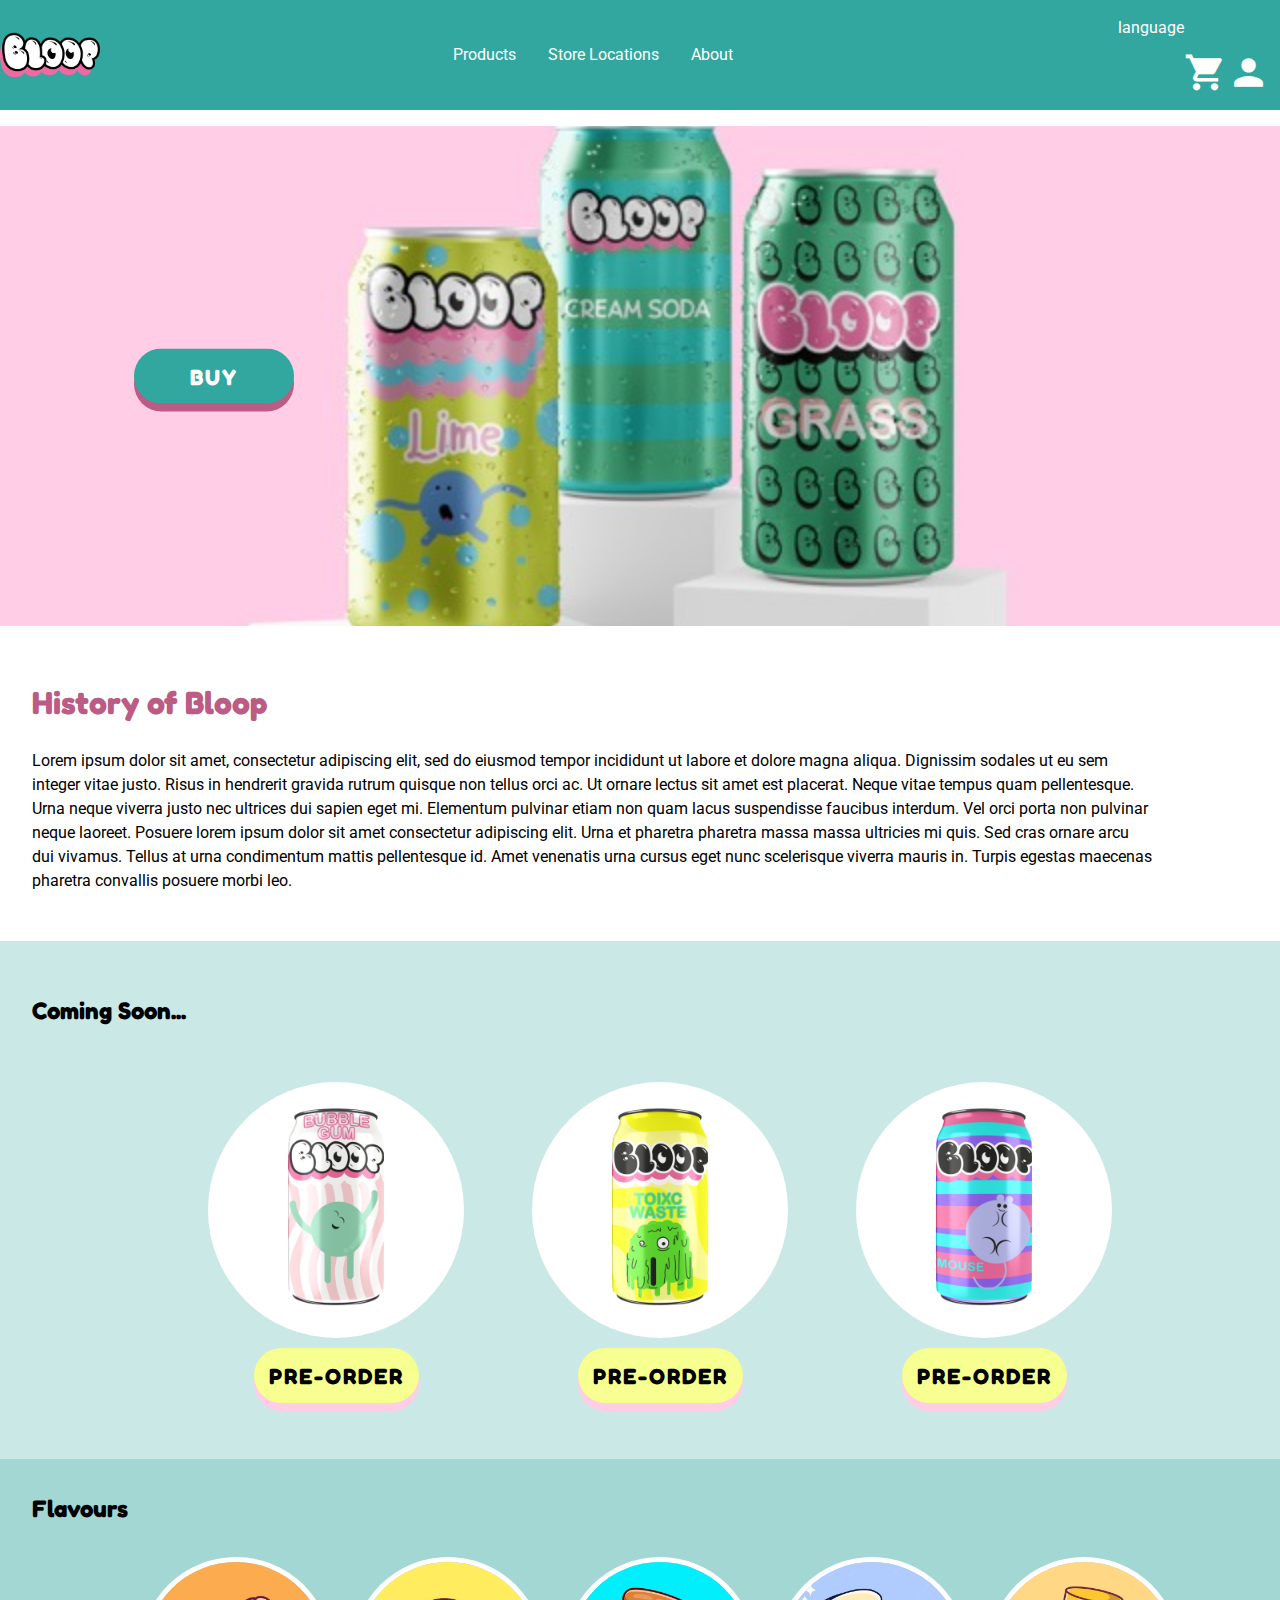
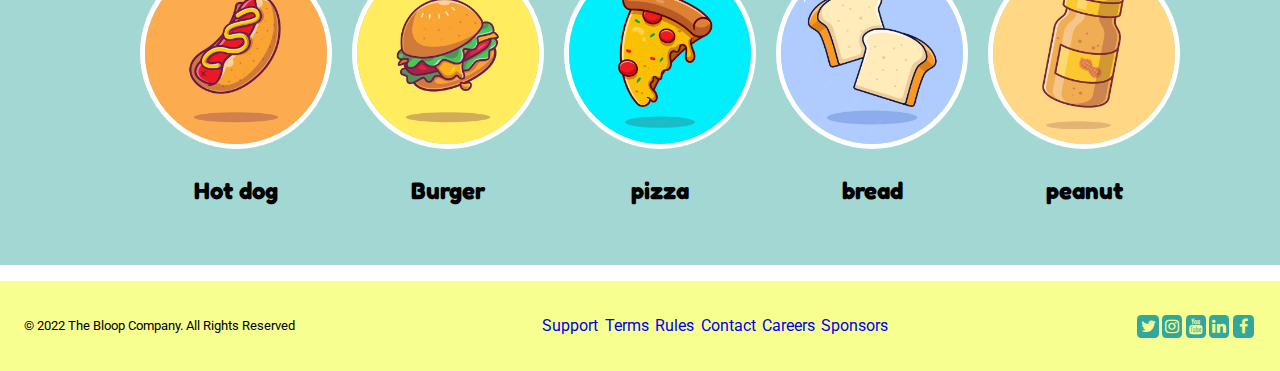
==== commit cd850d4b: "add  social icons" ====
--- a/index.html
+++ b/index.html
@@ -32,7 +32,7 @@
     <main>
       <div class="hero-image">
        <div class="hero-text">
-        <button>buy</button>
+        <button class="bb">buy</button>
        </div>
       </div>
       <article class="">
--- a/css/main.css
+++ b/css/main.css
@@ -80,6 +80,13 @@
   display: block;
 }
 
+header span.material-icons {
+  font-size: 2.7em;
+  display: flex;
+  flex-direction: row;
+  margin-top: .8em;
+}
+
 header a:link {
  color: #fff;
  text-decoration: none
@@ -130,12 +137,17 @@
 }
 
 nav ul li {
-  padding-right: 10px;
+  padding-right: 2em;
+  margin-top: 1.7em;
 }
 
 .cart {
 display: flex;
 padding-right: 10px;
+}
+
+.bb {
+margin-left: 2em;
 }
 
 button {
@@ -194,6 +206,7 @@
 
 .gr:hover {
 background-color: #1F995E;
+transition: background-color 2s;
 color: #fff;
 box-shadow: 0px 8px 0px #DC73A7;
 }
@@ -225,6 +238,7 @@
 
 .bu:hover {
 background-color: #E96599;
+transition: background-color 2s;
 color: #fff;
 box-shadow: 0px 8px 0px #DC73A7;
 }
@@ -256,6 +270,7 @@
 
 .to:hover {
 background-color: #F8DE58;
+transition: background-color 2s;
 color: #fff;
 box-shadow: 0px 8px 0px #DC73A7;
 }
@@ -287,6 +302,7 @@
 
 .mo:hover {
 background-color: #7174A8;
+transition: background-color 2s;
 color: #fff;
 box-shadow: 0px 8px 0px #DC73A7;
 }
@@ -300,7 +316,6 @@
   flex-wrap: wrap;
   align-items: flex-start;
   flex-direction: row;
-  max-height: 100vh;
 }
 
 .kind img {
@@ -311,6 +326,14 @@
   border-radius: 100%;
 }
 
+.kind li {
+  display: flex;
+}
+
+.kind button {
+  margin-top: 30%;
+}
+
 .facts {
 background-color: #CAE8E6;
 }
@@ -350,8 +373,14 @@
   margin-bottom: 0;
 }
 
+.ff {
+  display: flex;
+  align-items: center;
+  flex-direction: column;
+}
 .ff img {
   margin: 10px;
+  margin-bottom: 0;
   max-width: 15vw;
   max-height: 15vw;
   border-radius: 100%;
@@ -419,14 +448,12 @@
 .loc {
   flex: 0 0 20%;
   margin: 10px;
-  border: 1px solid #ccc;
   box-shadow: 2px 2px 6px 0px  rgba(0,0,0,0.3);
   background-color: #fff;
 }
 
 .loc img {
     max-width: 100%;
-    height: 80%;
   }
 
 .loc a {
@@ -454,6 +481,7 @@
 footer ul a {
   padding: .2em;
 }
+
 
 .ff p {
   font-family: "Fredoka";
@@ -505,12 +533,44 @@
   color: #000;
 }
 
-.social a:visited {
-  color: #32A79F;
-}
-
-.social {
-  color: #32A79F;
+.fa-facebook {
+  background: #32A79F;
+  color: #F6FF90;
+  padding: .2em .4em;
+  margin: .1em;
+  border-radius: 20%;
+}
+
+.fa-linkedin {
+  background: #32A79F;
+  color: #F6FF90;
+  padding: .2em;
+  margin: .1em;
+  border-radius: 20%;
+}
+
+.fa-youtube {
+  background: #32A79F;
+  color: #F6FF90;
+  padding: .2em;
+  margin: .1em;
+  border-radius: 20%;
+}
+
+.fa-instagram {
+  background: #32A79F;
+  color: #F6FF90;
+  padding: .2em;
+  margin: .1em;
+  border-radius: 20%;
+}
+
+.fa-twitter {
+  background: #32A79F;
+  color: #F6FF90;
+  padding: .2em;
+  margin: .1em;
+  border-radius: 20%;
 }
 
 @media screen and (min-width: 768px) {
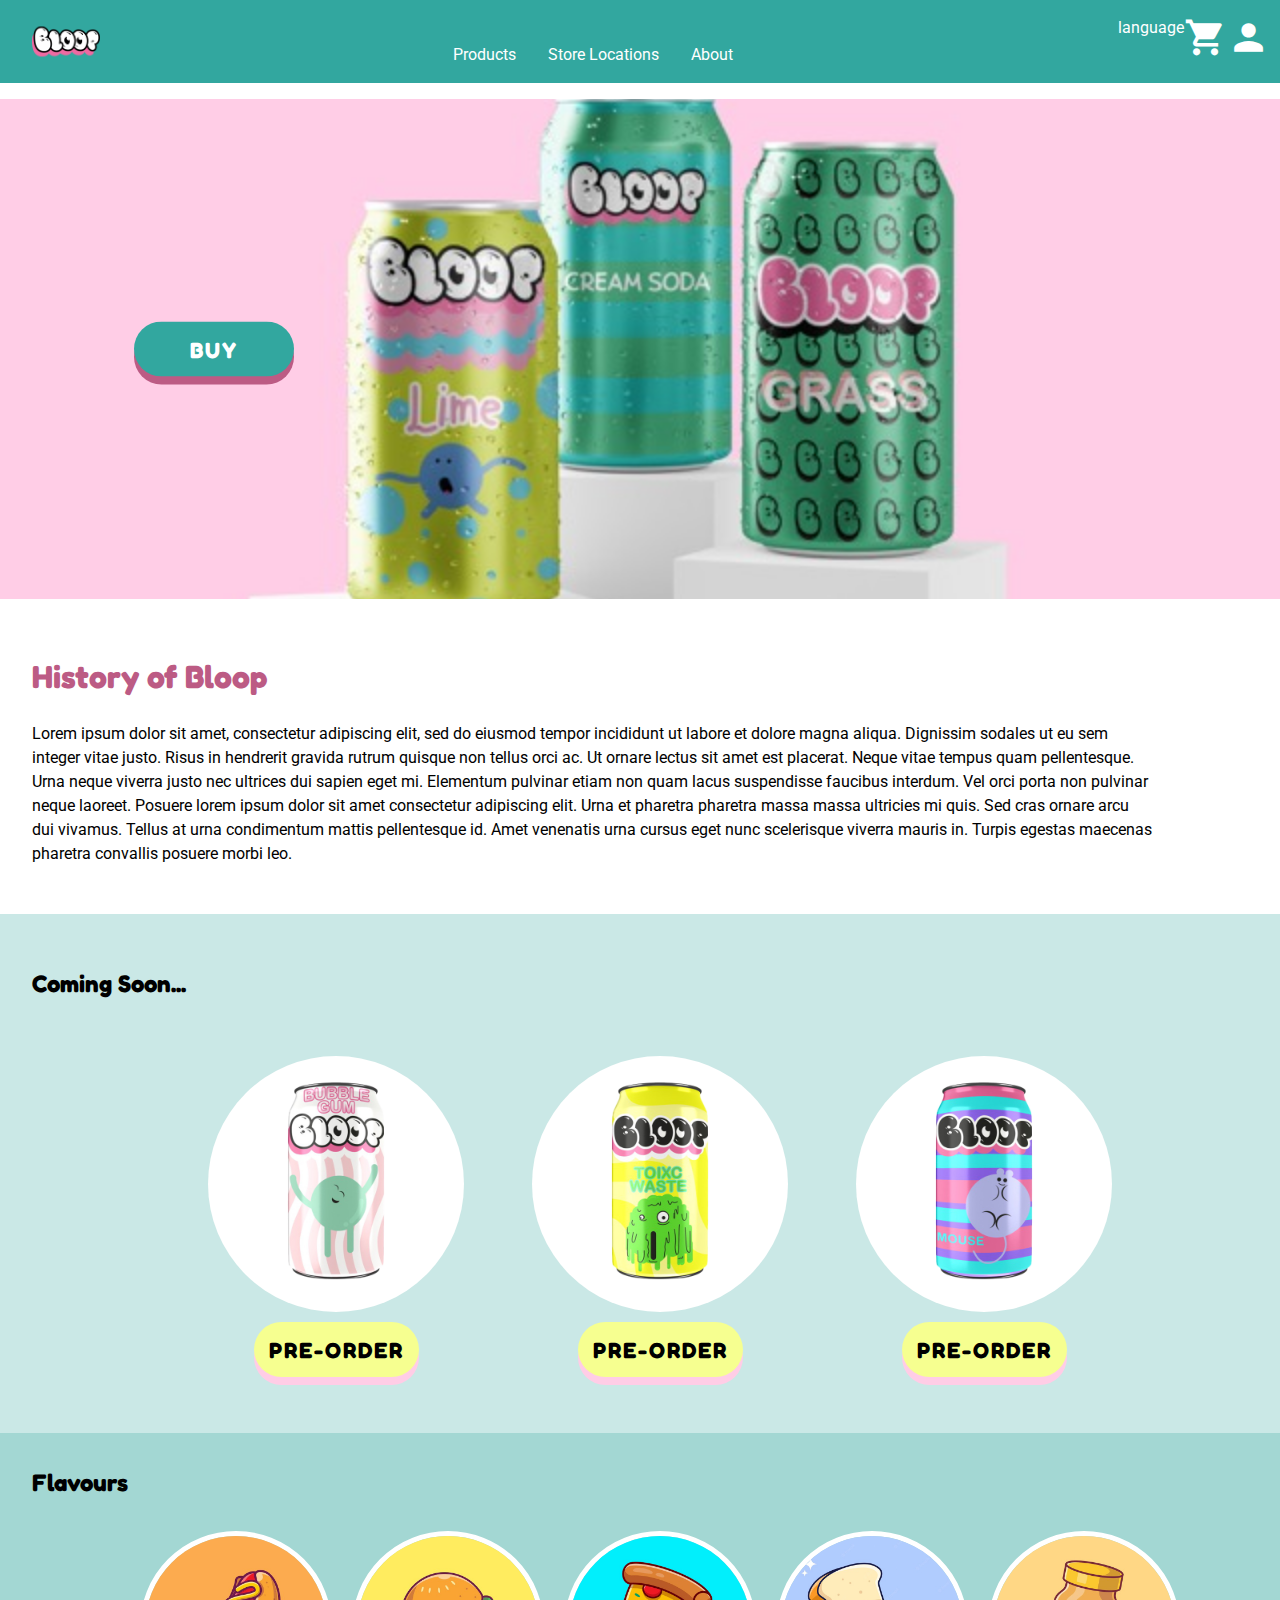
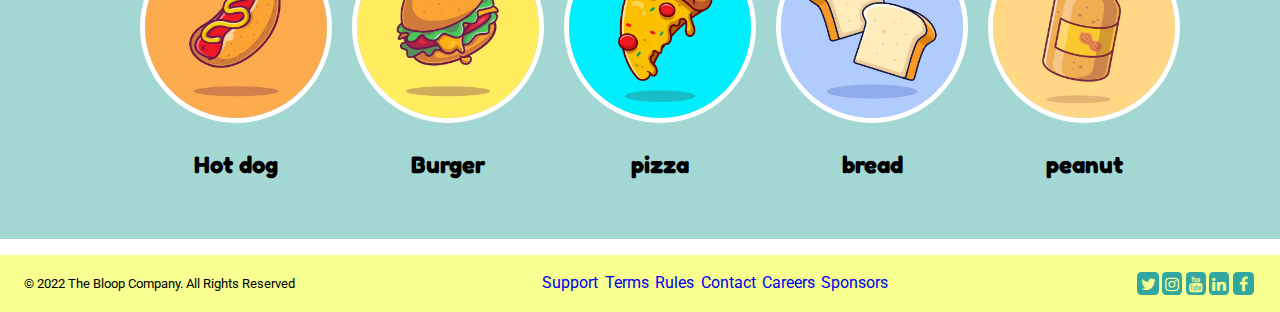
==== commit 2d0bda8c: "fix flex issues" ====
--- a/index.html
+++ b/index.html
@@ -1,98 +1,98 @@
 <!DOCTYPE html>
 <html lang="en" dir="ltr">
-  <head>
-    <meta charset="utf-8">
-    <title>Bloop</title>
-    <meta name="viewport" content="width=device-width,initial-scale=1">
-    <link href="css/main.css" rel="stylesheet">
-    <link rel="preconnect" href="https://fonts.googleapis.com"><link rel="preconnect" href="https://fonts.gstatic.com" crossorigin><link href="https://fonts.googleapis.com/css2?family=Fredoka:wght@600&family=Roboto:wght@400;500;700;900&display=swap" rel="stylesheet">
-    <link href="https://fonts.googleapis.com/icon?family=Material+Icons" rel="stylesheet">
-    <link rel="stylesheet" href="https://cdnjs.cloudflare.com/ajax/libs/font-awesome/4.7.0/css/font-awesome.min.css">
-  </head>
-  <body>
-    <header>
-      <img src="images/bloop.svg" alt="">
-      <input type="checkbox" id="nav-toggle" class="nav-toggle" />
-      <label for="nav-toggle" class="nav-toggle-label">
-        <span class="material-icons">menu</span>
-      </label>
-      <nav>
-        <ul>
-          <li><a href="products.html">Products</a></li>
-          <li><a href="store-locations.html">Store Locations</a></li>
-          <li><a href="#">About</a></li>
-        </ul>
-      </nav>
-      <ul class="cart">
-        <li><a href="#">language</a></li>
-        <li class="ss"><a href="#"><span class="material-icons">shopping_cart</span></a></li>
-        <li class="pp"><a href="#"><span class="material-icons">person</span></a></li>
+<head>
+  <meta charset="utf-8">
+  <title>Bloop</title>
+  <meta name="viewport" content="width=device-width,initial-scale=1">
+  <link href="css/main.css" rel="stylesheet">
+  <link rel="preconnect" href="https://fonts.googleapis.com"><link rel="preconnect" href="https://fonts.gstatic.com" crossorigin><link href="https://fonts.googleapis.com/css2?family=Fredoka:wght@600&family=Roboto:wght@400;500;700;900&display=swap" rel="stylesheet">
+  <link href="https://fonts.googleapis.com/icon?family=Material+Icons" rel="stylesheet">
+  <link rel="stylesheet" href="https://cdnjs.cloudflare.com/ajax/libs/font-awesome/4.7.0/css/font-awesome.min.css">
+</head>
+<body>
+  <header>
+    <img src="images/bloop.svg" alt="">
+    <input type="checkbox" id="nav-toggle" class="nav-toggle" />
+    <label for="nav-toggle" class="nav-toggle-label">
+      <span class="material-icons">menu</span>
+    </label>
+    <nav>
+      <ul>
+        <li><a href="products.html">Products</a></li>
+        <li><a href="store-locations.html">Store Locations</a></li>
+        <li><a href="#">About</a></li>
       </ul>
-    </header>
-    <main>
-      <div class="hero-image">
-       <div class="hero-text">
+    </nav>
+    <ul class="cart">
+      <li><a href="#">language</a></li>
+      <li class="ss"><a href="#"><span class="material-icons">shopping_cart</span></a></li>
+      <li class="pp"><a href="#"><span class="material-icons">person</span></a></li>
+    </ul>
+  </header>
+  <main>
+    <div class="hero-image">
+      <div class="hero-text">
         <button class="bb">buy</button>
-       </div>
       </div>
-      <article class="">
-        <h1>History of Bloop</h1>
-        <p class="text">Lorem ipsum dolor sit amet, consectetur adipiscing elit, sed do eiusmod tempor incididunt ut labore et dolore magna aliqua. Dignissim sodales ut eu sem integer vitae justo. Risus in hendrerit gravida rutrum quisque non tellus orci ac. Ut ornare lectus sit amet est placerat. Neque vitae tempus quam pellentesque. Urna neque viverra justo nec ultrices dui sapien eget mi. Elementum pulvinar etiam non quam lacus suspendisse faucibus interdum. Vel orci porta non pulvinar neque laoreet. Posuere lorem ipsum dolor sit amet consectetur adipiscing elit. Urna et pharetra pharetra massa massa ultricies mi quis. Sed cras ornare arcu dui vivamus. Tellus at urna condimentum mattis pellentesque id. Amet venenatis urna cursus eget nunc scelerisque viverra mauris in. Turpis egestas maecenas pharetra convallis posuere morbi leo.</p>
-      </article>
-      <article class="coming">
-        <h2>Coming Soon...</h2>
-        <ul class="coms">
-          <li class="com"><img src="images/2.jpeg" alt="">
+    </div>
+    <article class="">
+      <h1>History of Bloop</h1>
+      <p class="text">Lorem ipsum dolor sit amet, consectetur adipiscing elit, sed do eiusmod tempor incididunt ut labore et dolore magna aliqua. Dignissim sodales ut eu sem integer vitae justo. Risus in hendrerit gravida rutrum quisque non tellus orci ac. Ut ornare lectus sit amet est placerat. Neque vitae tempus quam pellentesque. Urna neque viverra justo nec ultrices dui sapien eget mi. Elementum pulvinar etiam non quam lacus suspendisse faucibus interdum. Vel orci porta non pulvinar neque laoreet. Posuere lorem ipsum dolor sit amet consectetur adipiscing elit. Urna et pharetra pharetra massa massa ultricies mi quis. Sed cras ornare arcu dui vivamus. Tellus at urna condimentum mattis pellentesque id. Amet venenatis urna cursus eget nunc scelerisque viverra mauris in. Turpis egestas maecenas pharetra convallis posuere morbi leo.</p>
+    </article>
+    <article class="coming">
+      <h2>Coming Soon...</h2>
+      <ul class="coms">
+        <li class="com"><img src="images/2.jpeg" alt="">
           <button class="pre">Pre-order</button>
+        </li>
+        <li class="com"><img src="images/3.jpeg" alt="">
+          <button class="pre">Pre-order</button>
+        </li>
+        <li class="com"><img src="images/4.jpeg" alt="">
+          <button class="pre">Pre-order</button>
+        </li>
+      </ul>
+    </article>
+    <div class="flav">
+      <article>
+        <h2>Flavours</h2>
+        <ul class="ffs">
+          <li class="ff"><img src="images/27.jpeg" alt="">
+            <p>Hot dog</p>
           </li>
-          <li class="com"><img src="images/3.jpeg" alt="">
-          <button class="pre">Pre-order</button>
+          <li class="ff"><img src="images/23.jpeg" alt="">
+            <p> Burger</p>
           </li>
-          <li class="com"><img src="images/4.jpeg" alt="">
-          <button class="pre">Pre-order</button>
+          <li class="ff"><img src="images/24.jpeg" alt="">
+            <p>pizza</p>
+          </li>
+          <li class="ff"><img src="images/25.jpeg" alt="">
+            <p>bread</p>
+          </li>
+          <li class="ff"><img src="images/26.jpeg" alt="">
+            <p>peanut</p>
           </li>
         </ul>
       </article>
-      <div class="flav">
-        <article>
-          <h2>Flavours</h2>
-          <ul class="ffs">
-            <li class="ff"><img src="images/27.jpeg" alt="">
-              <p>Hot dog</p>
-            </li>
-            <li class="ff"><img src="images/23.jpeg" alt="">
-              <p> Burger</p>
-            </li>
-            <li class="ff"><img src="images/24.jpeg" alt="">
-              <p>pizza</p>
-            </li>
-            <li class="ff"><img src="images/25.jpeg" alt="">
-              <p>bread</p>
-            </li>
-            <li class="ff"><img src="images/26.jpeg" alt="">
-              <p>peanut</p>
-            </li>
-          </ul>
-        </article>
-      </div>
-    </main>
-    <footer>
-      <small>© 2022 The Bloop Company. All Rights Reserved</small>
-      <ul class="sup">
-        <li><a href="#">Support</a></li>
-        <li><a href="#">Terms</a></li>
-        <li><a href="#">Rules</a></li>
-        <li><a href="#">Contact</a></li>
-        <li><a href="#">Careers</a></li>
-        <li><a href="#">Sponsors</a></li>
-      </ul>
-      <ul class="social">
-        <a href="#" class="fa fa-twitter"></a>
-        <a href="#" class="fa fa-instagram"></a>
-        <a href="#" class="fa fa-youtube"></a>
-        <a href="#" class="fa fa-linkedin"></a>
-        <a href="#" class="fa fa-facebook"></a>
-      </ul>
-    </footer>
-  </body>
+    </div>
+  </main>
+  <footer>
+    <small>© 2022 The Bloop Company. All Rights Reserved</small>
+    <ul class="sup">
+      <li><a href="#">Support</a></li>
+      <li><a href="#">Terms</a></li>
+      <li><a href="#">Rules</a></li>
+      <li><a href="#">Contact</a></li>
+      <li><a href="#">Careers</a></li>
+      <li><a href="#">Sponsors</a></li>
+    </ul>
+    <ul class="social">
+      <a href="#" class="fa fa-twitter"></a>
+      <a href="#" class="fa fa-instagram"></a>
+      <a href="#" class="fa fa-youtube"></a>
+      <a href="#" class="fa fa-linkedin"></a>
+      <a href="#" class="fa fa-facebook"></a>
+    </ul>
+  </footer>
+</body>
 </html>
--- a/css/main.css
+++ b/css/main.css
@@ -47,14 +47,14 @@
 }
 
 h1, h2 {
-font-family: "Fredoka";
+  font-family: "Fredoka";
 }
 
 .flav h2{
   margin-top: 0;
 }
 h1 {
-color: #BC5B84;
+  color: #BC5B84;
 }
 
 nav {
@@ -84,20 +84,20 @@
   font-size: 2.7em;
   display: flex;
   flex-direction: row;
-  margin-top: .8em;
+  margin-top: 0;
 }
 
 header a:link {
- color: #fff;
- text-decoration: none
+  color: #fff;
+  text-decoration: none
 }
 
 a:link {
- text-decoration: none
+  text-decoration: none
 }
 
 header a:visited {
- color: #fff;
+  color: #fff;
 }
 
 .ss a:visited {
@@ -117,7 +117,7 @@
 }
 
 header a:hover {
- color: purple;
+  color: purple;
 }
 
 ul {
@@ -130,10 +130,12 @@
 
 header img {
   max-width: 100px;
+  padding-left: 2em
 }
 
 nav ul {
-display: flex;
+  display: flex;
+  padding: 0;
 }
 
 nav ul li {
@@ -142,354 +144,16 @@
 }
 
 .cart {
-display: flex;
-padding-right: 10px;
+  display: flex;
+  padding: 0;
+  padding-right: 10px;
 }
 
 .bb {
-margin-left: 2em;
+  margin-left: 2em;
 }
 
 button {
-font-family: "Fredoka";
-font-weight: bold;
-display: inline-block;
-outline: none;
-cursor: pointer;
-font-size: 22px;
-line-height: 1;
-border-radius: 500px;
-transition-property: background-color,border-color,color,box-shadow,filter;
-transition-duration: .3s;
-border: 1px solid transparent;
-letter-spacing: 2px;
-min-width: 160px;
-text-transform: uppercase;
-white-space: normal;
-font-weight: 700;
-text-align: center;
-padding: 16px 14px 18px;
-color: #fff;
-background-color: #32A79F;
-height: 55px;
-box-shadow: 0px 8px 0px #BC5B84;
-}
-
-button:hover {
-background-color: #227D77;
-}
-
-.gr {
-font-family: "Fredoka";
-font-weight: bold;
-display: inline-block;
-outline: none;
-cursor: pointer;
-font-size: 22px;
-line-height: 1;
-border-radius: 500px;
-transition-property: background-color,border-color,color,box-shadow,filter;
-transition-duration: .3s;
-border: 1px solid transparent;
-letter-spacing: 2px;
-min-width: 160px;
-text-transform: uppercase;
-white-space: normal;
-font-weight: 700;
-text-align: center;
-padding: 16px 14px 18px;
-color: #000;
-background-color: #80DFB1;
-height: 55px;
-box-shadow: 0px 8px 0px #FDA4D1;
-}
-
-.gr:hover {
-background-color: #1F995E;
-transition: background-color 2s;
-color: #fff;
-box-shadow: 0px 8px 0px #DC73A7;
-}
-
-.bu {
-font-family: "Fredoka";
-font-weight: bold;
-display: inline-block;
-outline: none;
-cursor: pointer;
-font-size: 22px;
-line-height: 1;
-border-radius: 500px;
-transition-property: background-color,border-color,color,box-shadow,filter;
-transition-duration: .3s;
-border: 1px solid transparent;
-letter-spacing: 2px;
-min-width: 160px;
-text-transform: uppercase;
-white-space: normal;
-font-weight: 700;
-text-align: center;
-padding: 16px 14px 18px;
-color: #000;
-background-color: #F989B5;
-height: 55px;
-box-shadow: 0px 8px 0px #FDA4D1;
-}
-
-.bu:hover {
-background-color: #E96599;
-transition: background-color 2s;
-color: #fff;
-box-shadow: 0px 8px 0px #DC73A7;
-}
-
-.to {
-font-family: "Fredoka";
-font-weight: bold;
-display: inline-block;
-outline: none;
-cursor: pointer;
-font-size: 22px;
-line-height: 1;
-border-radius: 500px;
-transition-property: background-color,border-color,color,box-shadow,filter;
-transition-duration: .3s;
-border: 1px solid transparent;
-letter-spacing: 2px;
-min-width: 160px;
-text-transform: uppercase;
-white-space: normal;
-font-weight: 700;
-text-align: center;
-padding: 16px 14px 18px;
-color: #000;
-background-color: #FFFFB9;
-height: 55px;
-box-shadow: 0px 8px 0px #FDA4D1;
-}
-
-.to:hover {
-background-color: #F8DE58;
-transition: background-color 2s;
-color: #fff;
-box-shadow: 0px 8px 0px #DC73A7;
-}
-
-.mo {
-font-family: "Fredoka";
-font-weight: bold;
-display: inline-block;
-outline: none;
-cursor: pointer;
-font-size: 22px;
-line-height: 1;
-border-radius: 500px;
-transition-property: background-color,border-color,color,box-shadow,filter;
-transition-duration: .3s;
-border: 1px solid transparent;
-letter-spacing: 2px;
-min-width: 160px;
-text-transform: uppercase;
-white-space: normal;
-font-weight: 700;
-text-align: center;
-padding: 16px 14px 18px;
-color: #000;
-background-color: #AAACD9;
-height: 55px;
-box-shadow: 0px 8px 0px #FDA4D1;
-}
-
-.mo:hover {
-background-color: #7174A8;
-transition: background-color 2s;
-color: #fff;
-box-shadow: 0px 8px 0px #DC73A7;
-}
-
-.soda {
-  background-color: #FFE7F4;
-}
-
-.kind {
-  display: flex;
-  flex-wrap: wrap;
-  align-items: flex-start;
-  flex-direction: row;
-}
-
-.kind img {
-  margin: 10px;
-  box-shadow: 3px 3px 8px 0px rgba(0,0,0,0.3);
-  max-width: 23vw;
-  max-height: 23vw;
-  border-radius: 100%;
-}
-
-.kind li {
-  display: flex;
-}
-
-.kind button {
-  margin-top: 30%;
-}
-
-.facts {
-background-color: #CAE8E6;
-}
-
-.coming {
-background-color: #CAE8E6;
-}
-
-.coms {
-  display: flex;
-  flex-wrap: wrap;
-  align-items: flex-start;
-  flex-direction: row;
-  justify-content: center;
-  max-height: 100vh;
-  margin-bottom: 0;
-}
-
-.com img {
-  margin: 10px;
-  max-width: 20vw;
-  max-height: 20vw;
-  border-radius: 100%;
-}
-
-.flav {
-background-color: #A3D7D3;
-}
-
-.ffs {
-  display: flex;
-  flex-wrap: wrap;
-  align-items: flex-start;
-  flex-direction: row;
-  justify-content: center;
-  max-height: 100vh;
-  margin-bottom: 0;
-}
-
-.ff {
-  display: flex;
-  align-items: center;
-  flex-direction: column;
-}
-.ff img {
-  margin: 10px;
-  margin-bottom: 0;
-  max-width: 15vw;
-  max-height: 15vw;
-  border-radius: 100%;
-  border-color: #fff;
-  border-width: thick;
-  border-style: solid;
-}
-
-.take {
-background-color: #A3D7D3;
-}
-
-.looks {
-  display: flex;
-  flex-wrap: wrap;
-  align-items: flex-start;
-  flex-direction: row;
-  justify-content: center;
-  max-height: 100vh;
-  margin-bottom: 0;
-}
-
-.look img {
-  margin: 10px;
-  max-width: 15vw;
-  max-height: 15vw;
-  border-radius: 50%;
-  border-color: #fff;
-  border-width: thick;
-  border-style: solid;
-}
-
-.cards {
-  display: flex;
-  flex-wrap: wrap;
-  align-items: stretch;
-}
-
-.card {
-  flex: 0 0 200px;
-  margin: 10px;
-  border: 1px solid #ccc;
-  box-shadow: 2px 2px 6px 0px  rgba(0,0,0,0.3);
-  background-color: #fff;
-}
-
-.card img {
-    max-width: 100%;
-  }
-
-.card p {
-  padding: 0 20px 20px;
-}
-
-.locations {
-  background-color: #CAE8E6;
-}
-
-.locs {
-  display: flex;
-  flex-wrap: wrap;
-  align-items: stretch;
-}
-
-.loc {
-  flex: 0 0 20%;
-  margin: 10px;
-  box-shadow: 2px 2px 6px 0px  rgba(0,0,0,0.3);
-  background-color: #fff;
-}
-
-.loc img {
-    max-width: 100%;
-  }
-
-.loc a {
-  font-family: "Fredoka";
-  color: #000;
-  font-size: 1.5em;
-  display: flex;
-  justify-content: center;
-}
-
-footer {
-  background: #F6FF90;
-  display: flex;
-  align-items: center;
-  justify-content: space-between;
-  height: 10vh;
-  padding: 0 1.5em;
-}
-footer ul {
-  display: flex;
-  align-items: center;
-  justify-content: space-between;
-}
-
-footer ul a {
-  padding: .2em;
-}
-
-
-.ff p {
-  font-family: "Fredoka";
-  font-weight: bold;
-  font-size: 1.5em;
-}
-
-.com button {
   font-family: "Fredoka";
   font-weight: bold;
   display: inline-block;
@@ -508,6 +172,342 @@
   font-weight: 700;
   text-align: center;
   padding: 16px 14px 18px;
+  color: #fff;
+  background-color: #32A79F;
+  height: 55px;
+  box-shadow: 0px 8px 0px #BC5B84;
+}
+
+button:hover {
+  background-color: #227D77;
+}
+
+.gr {
+  font-family: "Fredoka";
+  font-weight: bold;
+  display: inline-block;
+  outline: none;
+  cursor: pointer;
+  font-size: 22px;
+  line-height: 1;
+  border-radius: 500px;
+  transition-property: background-color,border-color,color,box-shadow,filter;
+  transition-duration: .3s;
+  border: 1px solid transparent;
+  letter-spacing: 2px;
+  min-width: 160px;
+  text-transform: uppercase;
+  white-space: normal;
+  font-weight: 700;
+  text-align: center;
+  padding: 16px 14px 18px;
+  color: #000;
+  background-color: #80DFB1;
+  height: 55px;
+  box-shadow: 0px 8px 0px #FDA4D1;
+}
+
+.gr:hover {
+  background-color: #1F995E;
+  transition: background-color 2s;
+  color: #fff;
+  box-shadow: 0px 8px 0px #DC73A7;
+}
+
+.bu {
+  font-family: "Fredoka";
+  font-weight: bold;
+  display: inline-block;
+  outline: none;
+  cursor: pointer;
+  font-size: 22px;
+  line-height: 1;
+  border-radius: 500px;
+  transition-property: background-color,border-color,color,box-shadow,filter;
+  transition-duration: .3s;
+  border: 1px solid transparent;
+  letter-spacing: 2px;
+  min-width: 160px;
+  text-transform: uppercase;
+  white-space: normal;
+  font-weight: 700;
+  text-align: center;
+  padding: 16px 14px 18px;
+  color: #000;
+  background-color: #F989B5;
+  height: 55px;
+  box-shadow: 0px 8px 0px #FDA4D1;
+}
+
+.bu:hover {
+  background-color: #E96599;
+  transition: background-color 2s;
+  color: #fff;
+  box-shadow: 0px 8px 0px #DC73A7;
+}
+
+.to {
+  font-family: "Fredoka";
+  font-weight: bold;
+  display: inline-block;
+  outline: none;
+  cursor: pointer;
+  font-size: 22px;
+  line-height: 1;
+  border-radius: 500px;
+  transition-property: background-color,border-color,color,box-shadow,filter;
+  transition-duration: .3s;
+  border: 1px solid transparent;
+  letter-spacing: 2px;
+  min-width: 160px;
+  text-transform: uppercase;
+  white-space: normal;
+  font-weight: 700;
+  text-align: center;
+  padding: 16px 14px 18px;
+  color: #000;
+  background-color: #FFFFB9;
+  height: 55px;
+  box-shadow: 0px 8px 0px #FDA4D1;
+}
+
+.to:hover {
+  background-color: #F8DE58;
+  transition: background-color 2s;
+  color: #fff;
+  box-shadow: 0px 8px 0px #DC73A7;
+}
+
+.mo {
+  font-family: "Fredoka";
+  font-weight: bold;
+  display: inline-block;
+  outline: none;
+  cursor: pointer;
+  font-size: 22px;
+  line-height: 1;
+  border-radius: 500px;
+  transition-property: background-color,border-color,color,box-shadow,filter;
+  transition-duration: .3s;
+  border: 1px solid transparent;
+  letter-spacing: 2px;
+  min-width: 160px;
+  text-transform: uppercase;
+  white-space: normal;
+  font-weight: 700;
+  text-align: center;
+  padding: 16px 14px 18px;
+  color: #000;
+  background-color: #AAACD9;
+  height: 55px;
+  box-shadow: 0px 8px 0px #FDA4D1;
+}
+
+.mo:hover {
+  background-color: #7174A8;
+  transition: background-color 2s;
+  color: #fff;
+  box-shadow: 0px 8px 0px #DC73A7;
+}
+
+.soda {
+  background-color: #FFE7F4;
+}
+
+.kind {
+  display: flex;
+  flex-wrap: wrap;
+  align-items: flex-start;
+  flex-direction: row;
+}
+
+.kind img {
+  margin: 10px;
+  box-shadow: 3px 3px 8px 0px rgba(0,0,0,0.3);
+  max-width: 23vw;
+  max-height: 23vw;
+  border-radius: 100%;
+}
+
+.kind li {
+  display: flex;
+}
+
+.kind button {
+  margin-top: 30%;
+}
+
+.facts {
+  background-color: #CAE8E6;
+}
+
+.coming {
+  background-color: #CAE8E6;
+}
+
+.coms {
+  display: flex;
+  flex-wrap: wrap;
+  align-items: flex-start;
+  flex-direction: row;
+  justify-content: center;
+  margin-bottom: 0;
+}
+
+.com img {
+  margin: 10px;
+  max-width: 20vw;
+  max-height: 20vw;
+  border-radius: 100%;
+}
+
+.flav {
+  background-color: #A3D7D3;
+}
+
+.ffs {
+  display: flex;
+  flex-wrap: wrap;
+  align-items: flex-start;
+  flex-direction: row;
+  justify-content: center;
+  margin-bottom: 0;
+}
+
+.ff {
+  display: flex;
+  align-items: center;
+  flex-direction: column;
+}
+
+.ff img {
+  margin: 10px;
+  margin-bottom: 0;
+  max-width: 15vw;
+  max-height: 15vw;
+  border-radius: 100%;
+  border-color: #fff;
+  border-width: thick;
+  border-style: solid;
+}
+
+.take {
+  background-color: #A3D7D3;
+}
+
+.looks {
+  display: flex;
+  flex-wrap: wrap;
+  align-items: flex-start;
+  flex-direction: row;
+  justify-content: center;
+  margin-bottom: 0;
+}
+
+.look img {
+  margin: 10px;
+  max-width: 15vw;
+  max-height: 15vw;
+  border-radius: 50%;
+  border-color: #fff;
+  border-width: thick;
+  border-style: solid;
+}
+
+.cards {
+  display: flex;
+  flex-wrap: wrap;
+  align-items: stretch;
+}
+
+.card {
+  flex: 0 0 200px;
+  margin: 10px;
+  border: 1px solid #ccc;
+  box-shadow: 2px 2px 6px 0px  rgba(0,0,0,0.3);
+  background-color: #fff;
+}
+
+.card img {
+  max-width: 100%;
+}
+
+.card p {
+  padding: 0 20px 20px;
+}
+
+.locations {
+  background-color: #CAE8E6;
+}
+
+.locs {
+  display: flex;
+  flex-wrap: wrap;
+  align-items: stretch;
+}
+
+.loc {
+  flex: 0 0 20%;
+  margin: 10px;
+  box-shadow: 2px 2px 6px 0px  rgba(0,0,0,0.3);
+  background-color: #fff;
+}
+
+.loc img {
+  max-width: 100%;
+}
+
+.loc a {
+  font-family: "Fredoka";
+  color: #000;
+  font-size: 1.5em;
+  display: flex;
+  justify-content: center;
+}
+
+footer {
+  background: #F6FF90;
+  display: flex;
+  align-items: center;
+  justify-content: space-between;
+  padding: 0 1.5em;
+}
+
+footer ul {
+  display: flex;
+  align-items: center;
+  justify-content: space-between;
+}
+
+footer ul a {
+  padding: .2em;
+}
+
+.ff p {
+  font-family: "Fredoka";
+  font-weight: bold;
+  font-size: 1.5em;
+}
+
+.com button {
+  font-family: "Fredoka";
+  font-weight: bold;
+  display: inline-block;
+  outline: none;
+  cursor: pointer;
+  font-size: 22px;
+  line-height: 1;
+  border-radius: 500px;
+  transition-property: background-color,border-color,color,box-shadow,filter;
+  transition-duration: .3s;
+  border: 1px solid transparent;
+  letter-spacing: 2px;
+  min-width: 160px;
+  text-transform: uppercase;
+  white-space: normal;
+  font-weight: 700;
+  text-align: center;
+  padding: 16px 14px 18px;
   color: #000;
   background-color: #F6FF90;
   height: 55px;
@@ -515,8 +515,8 @@
 }
 
 .com button:hover {
-background-color: #F8DE58;
-box-shadow: 0px 8px 0px #BC5B84;
+  background-color: #F8DE58;
+  box-shadow: 0px 8px 0px #BC5B84;
 }
 
 .com {
@@ -531,6 +531,11 @@
 
 .sup {
   color: #000;
+  padding: 0;
+}
+
+.social {
+  padding: 0;
 }
 
 .fa-facebook {
@@ -586,4 +591,106 @@
   nav {
     display: block;
   }
-}
+
+}
+
+@media screen and (max-width: 450px) {
+
+  header span.material-icons {
+    font-size: 2em;
+    display: flex;
+    flex-direction: row;
+    margin-top: 0;
+  }
+
+  footer {
+    background: #F6FF90;
+    display: flex;
+    flex-direction: column;
+  }
+
+  footer ul {
+    display: flex;
+    flex-direction: column;
+    align-items: center;
+    justify-content: space-between;
+  }
+
+  .ffs {
+    display: flex;
+    justify-content: center;
+    flex-direction: column;
+    margin-bottom: 0;
+    padding: 0;
+    padding-left: 4em;
+  }
+
+  .ff {
+    display: flex;
+    flex-direction: column;
+  }
+
+  .ff img {
+    margin: 10px;
+    margin-bottom: 0;
+    min-width: 50vw;
+    min-height: 50vw;
+    border-radius: 100%;
+    border-color: #fff;
+    border-width: thick;
+    border-style: solid;
+  }
+
+  .coming {
+    display: flex;
+    flex-direction: column;
+    margin-bottom: 0;
+  }
+
+  .locations {
+    display: flex;
+    flex-direction: column;
+    margin-bottom: 0;
+  }
+
+  .locations img {
+    justify-content: center;
+    width: 14rem;
+    max-width: none;
+    max-height: none;
+  }
+
+  .locs {
+    padding: 0;
+    display: flex;
+    justify-content: center;
+  }
+
+  .looks {
+    display: flex;
+    margin-bottom: 0;
+  }
+
+  .look img {
+    justify-content: center;
+    width: 14rem;
+    max-width: none;
+    max-height: none;
+  }
+
+  .coms {
+    padding: 0;
+  }
+
+  .com img {
+    justify-content: center;
+    width: 14rem;
+    max-width: none;
+    max-height: none;
+  }
+
+  .text {
+    max-width: 23em;
+  }
+
+}
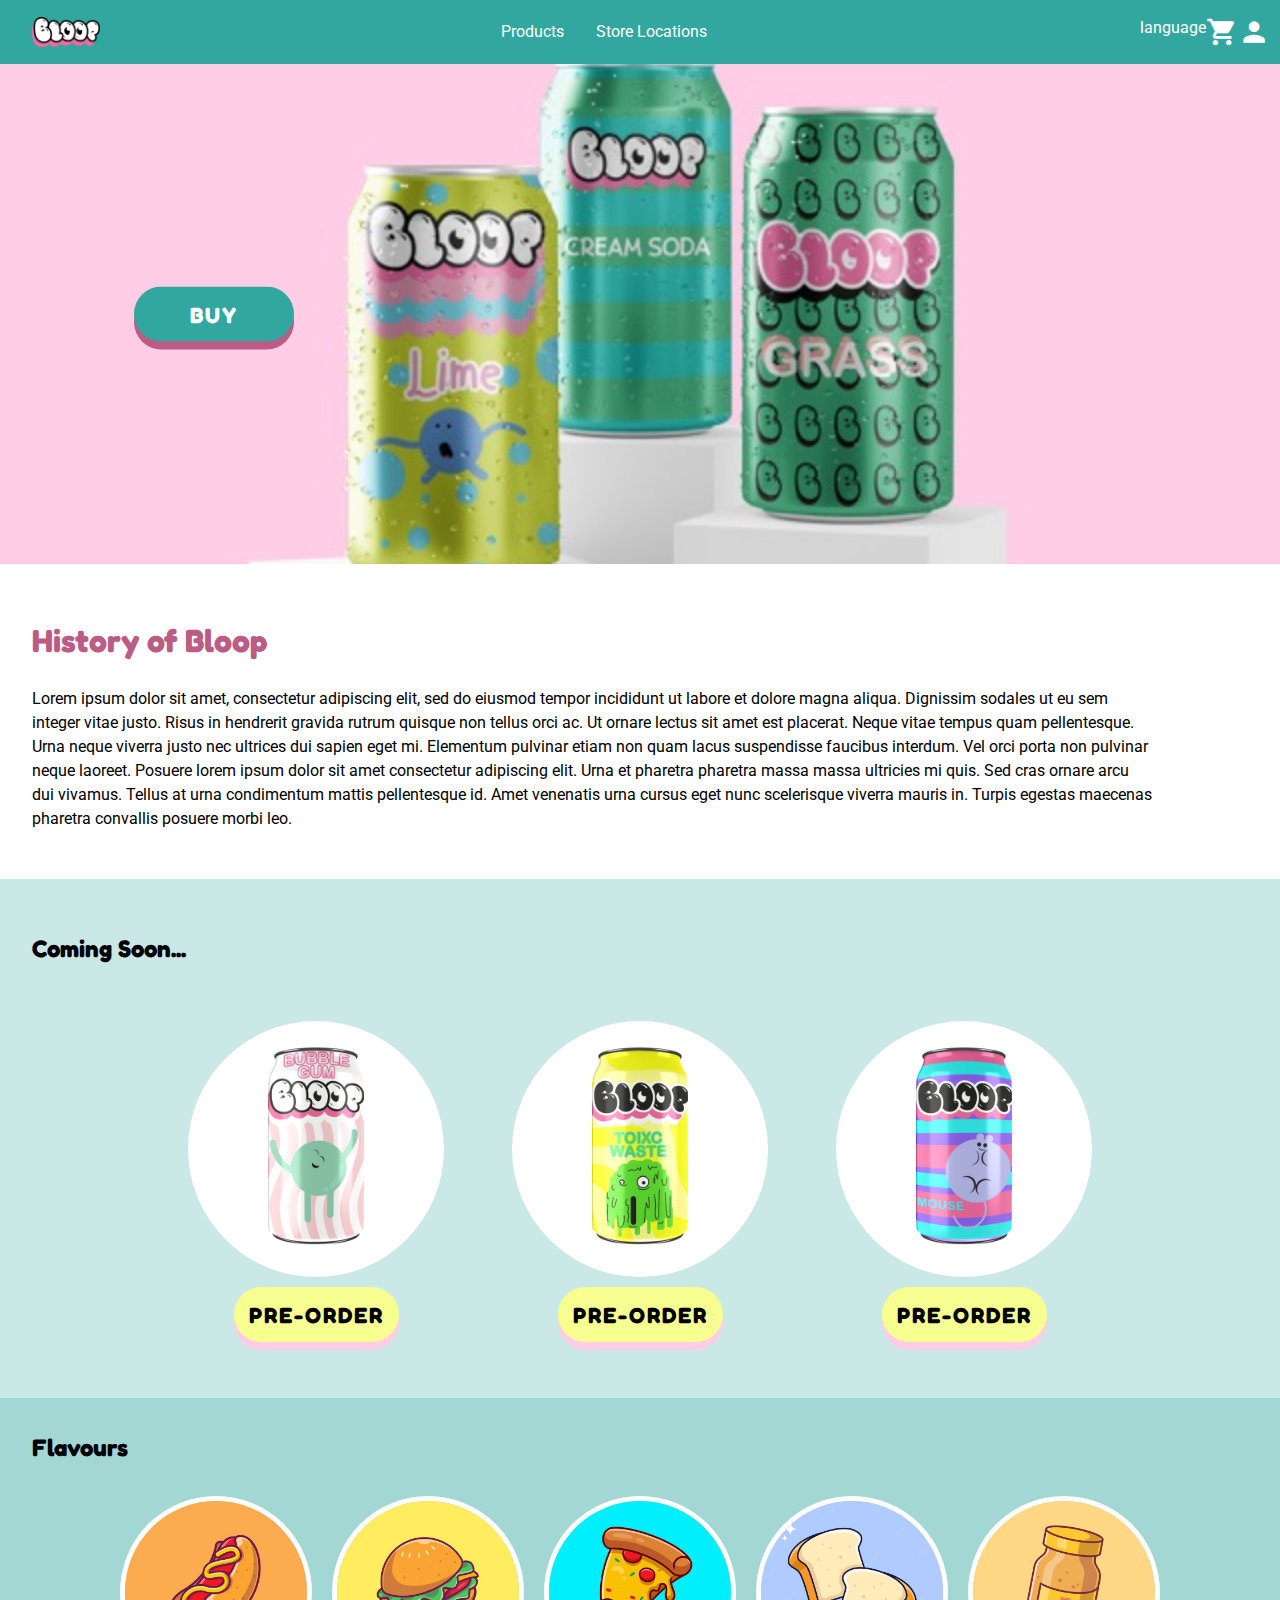
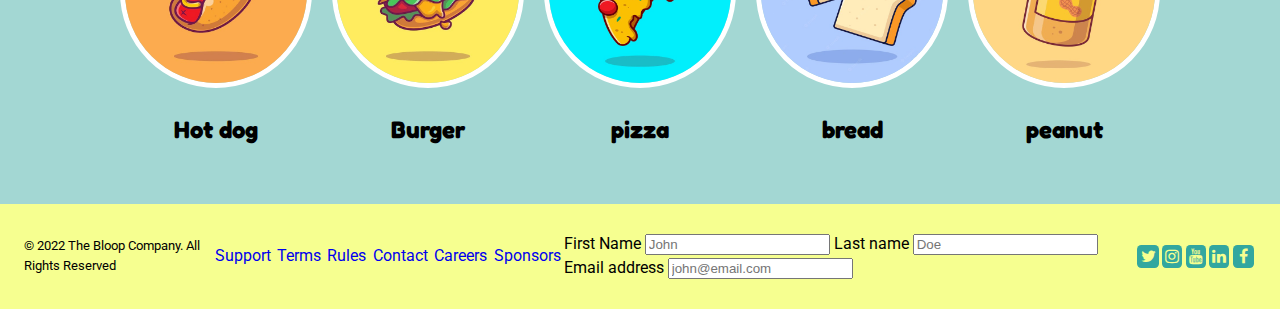
==== commit 4366ce7b: "add contact in footer" ====
--- a/index.html
+++ b/index.html
@@ -20,7 +20,6 @@
       <ul>
         <li><a href="products.html">Products</a></li>
         <li><a href="store-locations.html">Store Locations</a></li>
-        <li><a href="#">About</a></li>
       </ul>
     </nav>
     <ul class="cart">
@@ -86,6 +85,14 @@
       <li><a href="#">Careers</a></li>
       <li><a href="#">Sponsors</a></li>
     </ul>
+    <form class="contact" action="index.html" method="post">
+      <label for="">First Name</label>
+      <input type="text" name="" value=""placeholder="John">
+      <label for="">Last name</label>
+      <input type="text" name="" value=""placeholder="Doe">
+      <label for="">Email address</label>
+      <input type="text" name="" value=""placeholder="john@email.com">
+    </form>
     <ul class="social">
       <a href="#" class="fa fa-twitter"></a>
       <a href="#" class="fa fa-instagram"></a>
--- a/css/main.css
+++ b/css/main.css
@@ -28,9 +28,6 @@
 
 body {
   margin: 0;
-  display: grid;
-  grid-template-columns: auto;
-  grid-gap: 1em;
   height: 100%;
 }
 
@@ -66,6 +63,7 @@
   justify-content: space-between;
   color: #fff;
   background-color: #32A79F;
+  align-items: center;
 }
 
 input.nav-toggle {
@@ -77,11 +75,12 @@
 }
 
 label.nav-toggle-label {
-  display: block;
+  display: flex;
+  align-items: center;
 }
 
 header span.material-icons {
-  font-size: 2.7em;
+  font-size: 2em;
   display: flex;
   flex-direction: row;
   margin-top: 0;
@@ -122,6 +121,7 @@
 
 ul {
   list-style: none;
+  padding: 0;
 }
 
 .text {
@@ -140,7 +140,6 @@
 
 nav ul li {
   padding-right: 2em;
-  margin-top: 1.7em;
 }
 
 .cart {
@@ -416,8 +415,10 @@
 
 .cards {
   display: flex;
+  align-content: center;
   flex-wrap: wrap;
-  align-items: stretch;
+  flex-direction: row;
+  justify-content: space-between;
 }
 
 .card {
@@ -470,7 +471,7 @@
   display: flex;
   align-items: center;
   justify-content: space-between;
-  padding: 0 1.5em;
+  padding: 1.5em;
 }
 
 footer ul {
@@ -594,8 +595,18 @@
 
 }
 
-@media screen and (max-width: 450px) {
-
+@media screen and (max-width: 500px) {
+
+body {
+  font-size: 1.2rem;
+}
+
+.cards {
+  display: flex;
+  align-content: center;
+  flex-wrap: wrap;
+  flex-direction: column;
+}
   header span.material-icons {
     font-size: 2em;
     display: flex;
@@ -603,6 +614,11 @@
     margin-top: 0;
   }
 
+  .contact {
+    display: flex;
+    flex-direction: column;
+  }
+
   footer {
     background: #F6FF90;
     display: flex;
@@ -611,9 +627,15 @@
 
   footer ul {
     display: flex;
-    flex-direction: column;
+    flex-direction: row;
     align-items: center;
     justify-content: space-between;
+  }
+
+  nav ul {
+    display: flex;
+    flex-direction: column;
+    padding: 0;
   }
 
   .ffs {
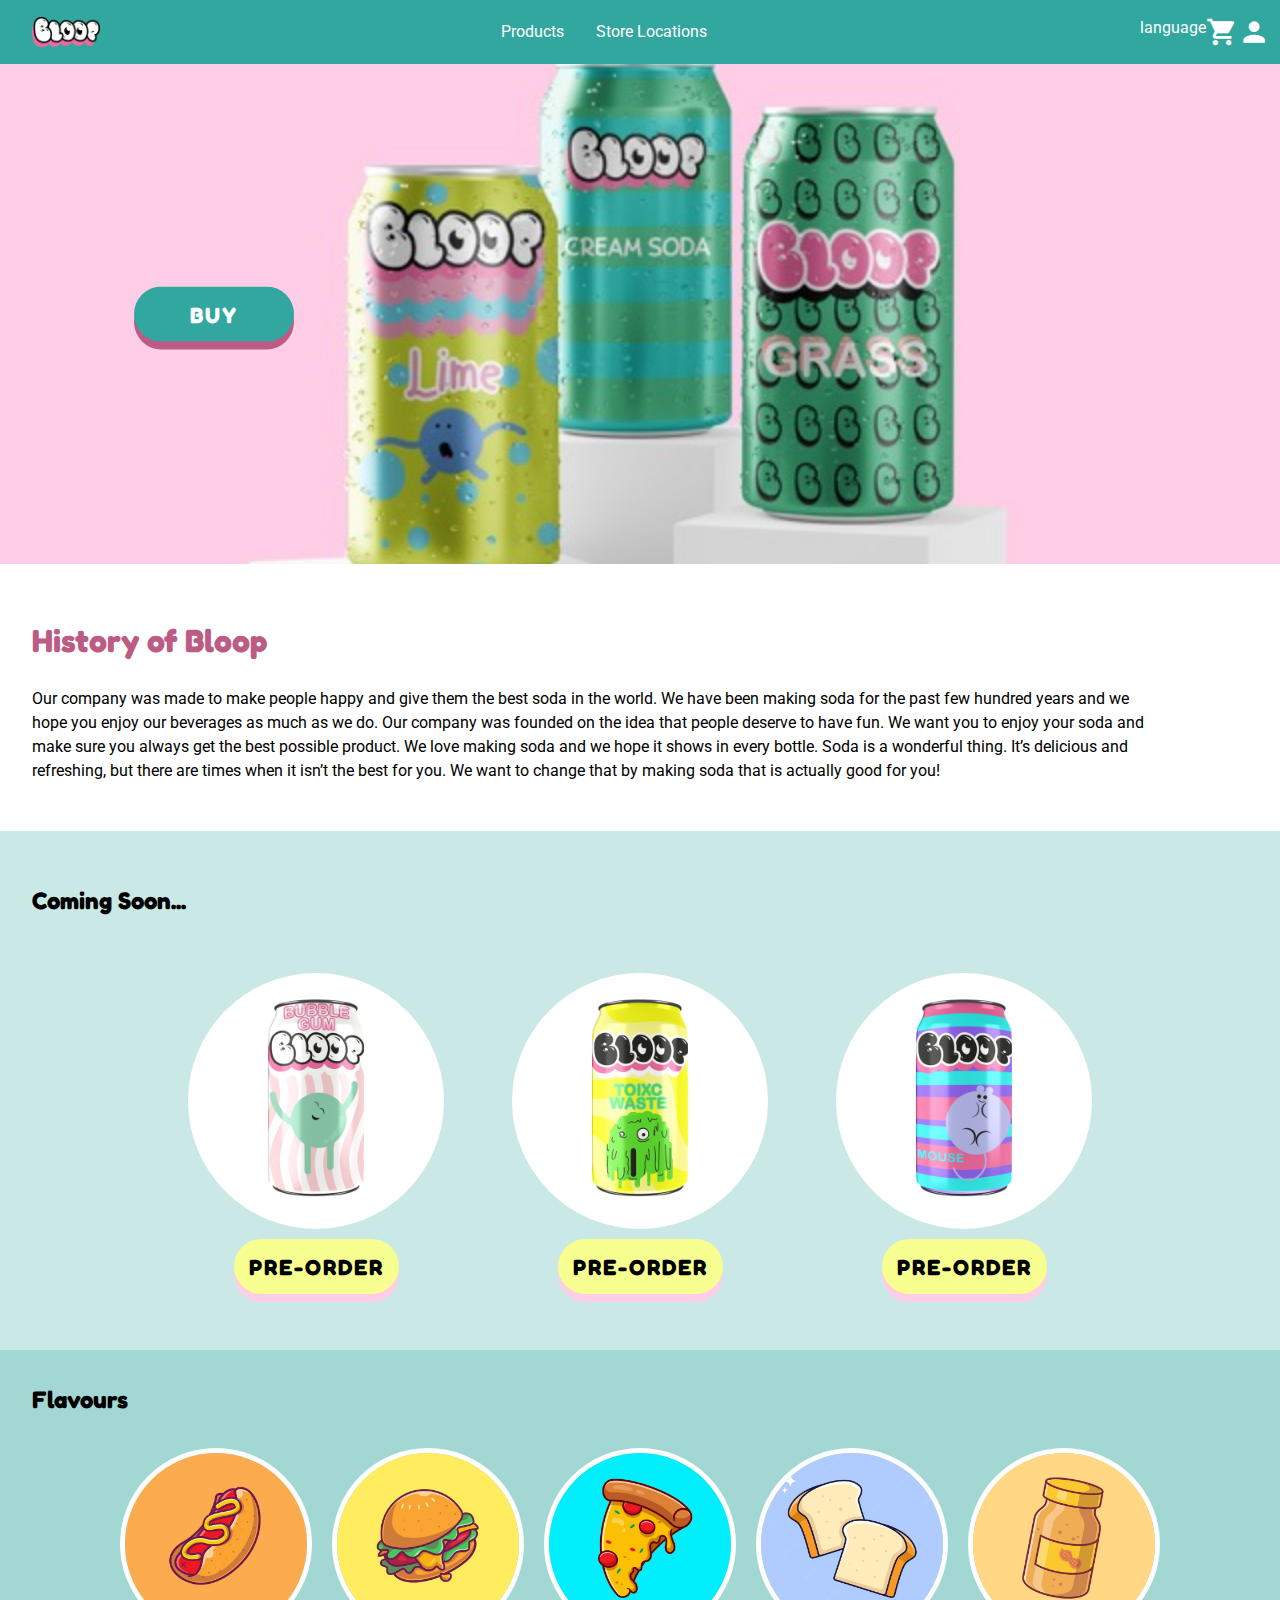
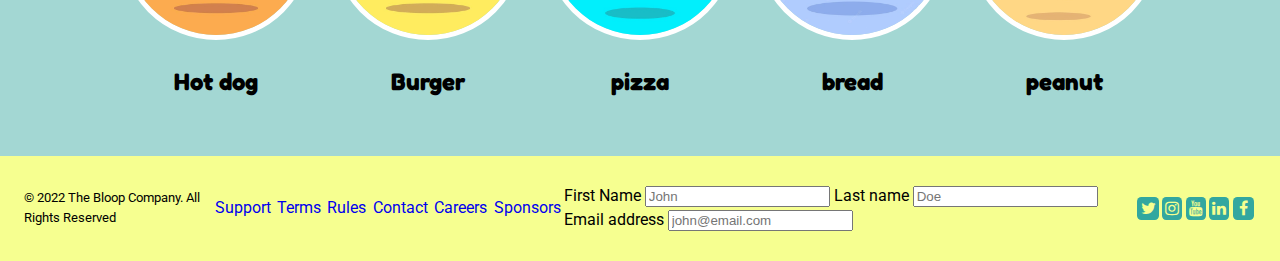
==== commit 7dae96f2: "add text" ====
--- a/index.html
+++ b/index.html
@@ -36,7 +36,7 @@
     </div>
     <article class="">
       <h1>History of Bloop</h1>
-      <p class="text">Lorem ipsum dolor sit amet, consectetur adipiscing elit, sed do eiusmod tempor incididunt ut labore et dolore magna aliqua. Dignissim sodales ut eu sem integer vitae justo. Risus in hendrerit gravida rutrum quisque non tellus orci ac. Ut ornare lectus sit amet est placerat. Neque vitae tempus quam pellentesque. Urna neque viverra justo nec ultrices dui sapien eget mi. Elementum pulvinar etiam non quam lacus suspendisse faucibus interdum. Vel orci porta non pulvinar neque laoreet. Posuere lorem ipsum dolor sit amet consectetur adipiscing elit. Urna et pharetra pharetra massa massa ultricies mi quis. Sed cras ornare arcu dui vivamus. Tellus at urna condimentum mattis pellentesque id. Amet venenatis urna cursus eget nunc scelerisque viverra mauris in. Turpis egestas maecenas pharetra convallis posuere morbi leo.</p>
+      <p class="text">Our company was made to make people happy and give them the best soda in the world. We have been making soda for the past few hundred years and we hope you enjoy our beverages as much as we do. Our company was founded on the idea that people deserve to have fun. We want you to enjoy your soda and make sure you always get the best possible product. We love making soda and we hope it shows in every bottle. Soda is a wonderful thing. It’s delicious and refreshing, but there are times when it isn’t the best for you. We want to change that by making soda that is actually good for you!</p>
     </article>
     <article class="coming">
       <h2>Coming Soon...</h2>
